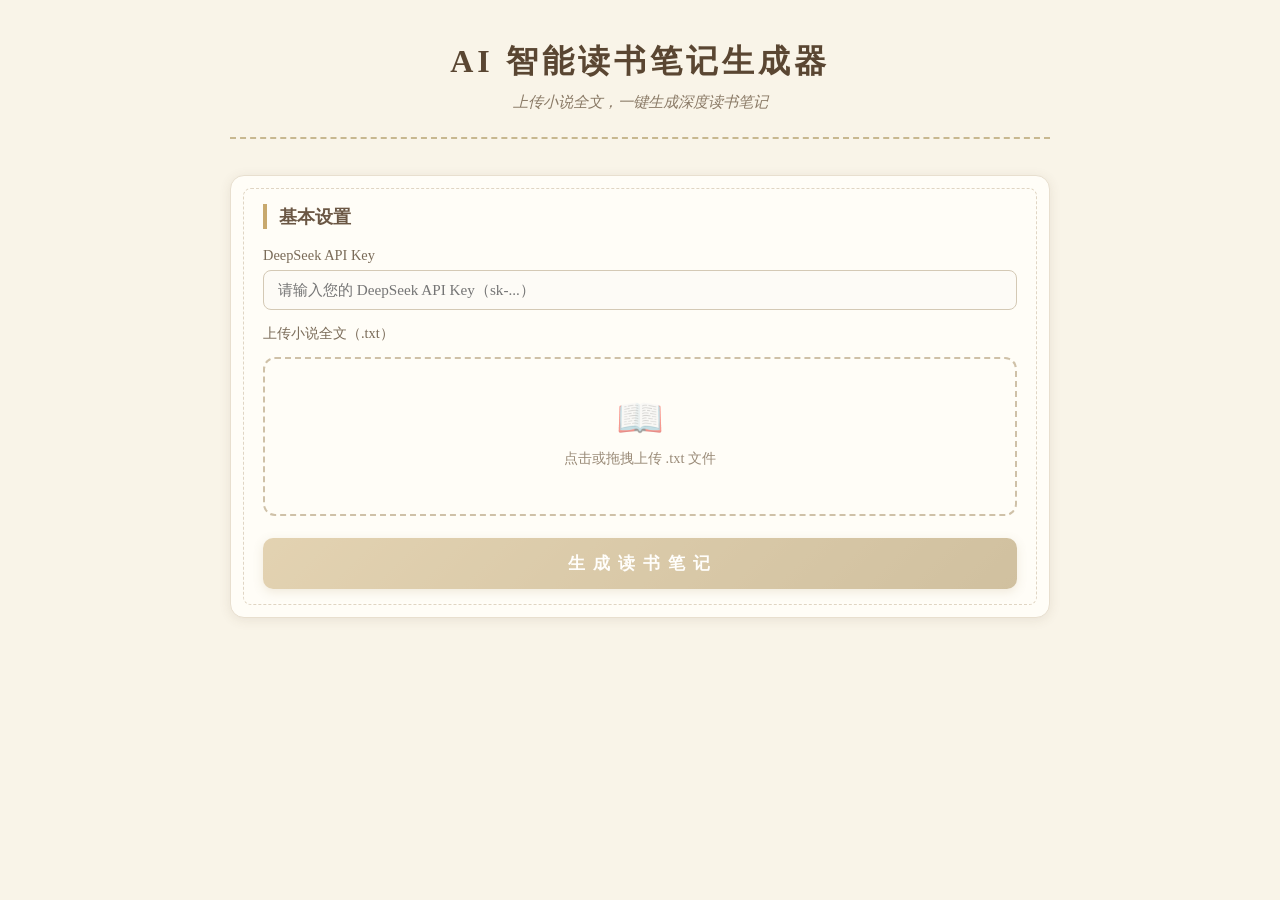
==== ai-reading-notes.html @ b3e6e868 "Add AI reading notes generator HTML page Single-file HTML app that uploads a .txt novel, chunks it i" ====
<!DOCTYPE html>
<html lang="zh-CN">
<head>
<meta charset="UTF-8">
<meta name="viewport" content="width=device-width, initial-scale=1.0">
<title>AI 智能读书笔记生成器</title>
<style>
  /* ========== 全局样式：复古手账风格 ========== */
  * { margin: 0; padding: 0; box-sizing: border-box; }

  body {
    background-color: #f9f4e8;
    font-family: Georgia, 'Noto Serif SC', 'Source Han Serif CN', serif;
    color: #3e3529;
    min-height: 100vh;
  }

  .container {
    max-width: 860px;
    margin: 0 auto;
    padding: 40px 20px 80px;
  }

  /* ========== 标题区 ========== */
  header {
    text-align: center;
    margin-bottom: 36px;
    padding-bottom: 24px;
    border-bottom: 2px dashed #c8b890;
  }

  header h1 {
    font-size: 2rem;
    letter-spacing: 4px;
    color: #5a4632;
    margin-bottom: 8px;
  }

  header p {
    font-size: 0.95rem;
    color: #8a7a66;
    font-style: italic;
  }

  /* ========== 输入区卡片 ========== */
  .card {
    background: #fffdf7;
    border-radius: 14px;
    box-shadow: 0 2px 12px rgba(90, 70, 50, 0.10);
    padding: 28px 32px;
    margin-bottom: 24px;
    border: 1px solid #e8dfcf;
    position: relative;
  }

  .card::before {
    content: '';
    position: absolute;
    top: 12px;
    left: 12px;
    right: 12px;
    bottom: 12px;
    border: 1px dashed #e0d5c3;
    border-radius: 8px;
    pointer-events: none;
  }

  .card h2 {
    font-size: 1.15rem;
    color: #6b5744;
    margin-bottom: 18px;
    padding-left: 12px;
    border-left: 4px solid #c8a96e;
  }

  /* ========== 表单元素 ========== */
  label {
    display: block;
    font-size: 0.9rem;
    color: #7a6b58;
    margin-bottom: 6px;
    margin-top: 14px;
  }

  label:first-of-type { margin-top: 0; }

  input[type="password"],
  input[type="text"] {
    width: 100%;
    padding: 10px 14px;
    border: 1px solid #d4c9b5;
    border-radius: 8px;
    background: #fdfbf6;
    font-family: inherit;
    font-size: 0.95rem;
    color: #3e3529;
    outline: none;
    transition: border-color 0.2s;
  }

  input:focus { border-color: #c8a96e; }

  /* ========== 文件上传区 ========== */
  .upload-zone {
    margin-top: 14px;
    border: 2px dashed #cfc1a8;
    border-radius: 12px;
    padding: 36px 20px;
    text-align: center;
    cursor: pointer;
    transition: background 0.2s, border-color 0.2s;
    position: relative;
  }

  .upload-zone:hover,
  .upload-zone.dragover {
    background: #f5eedf;
    border-color: #c8a96e;
  }

  .upload-zone .icon {
    font-size: 2.4rem;
    margin-bottom: 8px;
    display: block;
    opacity: 0.55;
  }

  .upload-zone .hint {
    font-size: 0.9rem;
    color: #9a8b78;
  }

  .upload-zone .file-name {
    margin-top: 10px;
    font-size: 0.92rem;
    color: #6b5744;
    font-weight: bold;
    word-break: break-all;
  }

  .upload-zone input[type="file"] {
    position: absolute;
    inset: 0;
    opacity: 0;
    cursor: pointer;
  }

  /* ========== 按钮 ========== */
  .btn {
    display: block;
    width: 100%;
    padding: 14px;
    margin-top: 22px;
    border: none;
    border-radius: 10px;
    font-family: inherit;
    font-size: 1.05rem;
    font-weight: bold;
    letter-spacing: 2px;
    cursor: pointer;
    transition: background 0.2s, transform 0.1s;
  }

  .btn-primary {
    background: linear-gradient(135deg, #c8a96e, #a3854a);
    color: #fff;
    box-shadow: 0 3px 10px rgba(163, 133, 74, 0.3);
  }

  .btn-primary:hover:not(:disabled) {
    background: linear-gradient(135deg, #b89a5e, #8f7340);
    transform: translateY(-1px);
  }

  .btn-primary:disabled {
    opacity: 0.5;
    cursor: not-allowed;
  }

  /* ========== 进度条 ========== */
  .progress-section {
    display: none;
    margin-top: 24px;
  }

  .progress-section.active { display: block; }

  .progress-bar-wrap {
    background: #ece4d4;
    border-radius: 20px;
    height: 22px;
    overflow: hidden;
    position: relative;
  }

  .progress-bar-fill {
    height: 100%;
    width: 0%;
    background: linear-gradient(90deg, #c8a96e, #d4b87a, #c8a96e);
    background-size: 200% 100%;
    animation: shimmer 1.5s ease infinite;
    border-radius: 20px;
    transition: width 0.4s ease;
  }

  @keyframes shimmer {
    0% { background-position: 200% 0; }
    100% { background-position: -200% 0; }
  }

  .progress-text {
    text-align: center;
    font-size: 0.88rem;
    color: #8a7a66;
    margin-top: 10px;
    min-height: 1.4em;
  }

  .progress-percent {
    text-align: center;
    font-size: 0.82rem;
    color: #a0927f;
    margin-top: 4px;
  }

  /* ========== 报告区域 ========== */
  .report-section { display: none; }
  .report-section.active { display: block; }

  .report-section > h2 {
    text-align: center;
    font-size: 1.5rem;
    color: #5a4632;
    margin: 40px 0 24px;
    letter-spacing: 3px;
  }

  .report-section > h2::before,
  .report-section > h2::after {
    content: ' ✦ ';
    font-size: 0.8rem;
    vertical-align: middle;
    color: #c8a96e;
  }

  /* ========== 模块卡片 ========== */
  .module-card {
    background: #fffdf7;
    border-radius: 14px;
    box-shadow: 0 2px 12px rgba(90, 70, 50, 0.10);
    padding: 26px 30px;
    margin-bottom: 22px;
    border: 1px solid #e8dfcf;
  }

  .module-card h3 {
    font-size: 1.1rem;
    color: #6b5744;
    margin-bottom: 16px;
    padding-bottom: 10px;
    border-bottom: 1px dashed #ddd3c2;
    display: flex;
    align-items: center;
    gap: 8px;
  }

  .module-card h3 .badge {
    display: inline-block;
    background: #c8a96e;
    color: #fff;
    font-size: 0.72rem;
    padding: 2px 10px;
    border-radius: 20px;
    font-weight: normal;
    letter-spacing: 1px;
  }

  .module-card .content {
    font-size: 0.95rem;
    line-height: 1.85;
    color: #4a3f33;
    white-space: pre-wrap;
    word-break: break-word;
  }

  /* ---- 人物图谱表格 ---- */
  .char-table {
    width: 100%;
    border-collapse: collapse;
    margin-bottom: 14px;
  }

  .char-table th,
  .char-table td {
    text-align: left;
    padding: 8px 12px;
    border-bottom: 1px solid #e8dfcf;
    font-size: 0.92rem;
  }

  .char-table th {
    color: #8a7a66;
    font-weight: normal;
    font-size: 0.82rem;
    letter-spacing: 1px;
  }

  /* ---- 语录 ---- */
  .quote-item {
    padding: 14px 18px;
    margin-bottom: 10px;
    background: #f9f4e8;
    border-radius: 8px;
    border-left: 3px solid #c8a96e;
    font-style: italic;
    font-size: 0.93rem;
    line-height: 1.75;
  }

  .quote-item .source {
    display: block;
    text-align: right;
    font-style: normal;
    font-size: 0.8rem;
    color: #a0927f;
    margin-top: 6px;
  }

  /* ---- 标签 ---- */
  .tags-wrap {
    display: flex;
    flex-wrap: wrap;
    gap: 10px;
  }

  .tag {
    display: inline-block;
    padding: 6px 16px;
    background: #f0e8d6;
    color: #6b5744;
    border-radius: 20px;
    font-size: 0.88rem;
    border: 1px solid #ddd3c2;
  }

  /* ---- 洞见维度 ---- */
  .insight-block {
    margin-bottom: 16px;
  }

  .insight-block:last-child { margin-bottom: 0; }

  .insight-block h4 {
    font-size: 0.95rem;
    color: #8a6e4a;
    margin-bottom: 6px;
  }

  .insight-block p {
    font-size: 0.93rem;
    line-height: 1.8;
    color: #4a3f33;
  }

  /* ---- 情节阶段 ---- */
  .plot-stage {
    display: flex;
    gap: 14px;
    margin-bottom: 12px;
    align-items: flex-start;
  }

  .plot-stage:last-child { margin-bottom: 0; }

  .plot-stage .stage-label {
    flex-shrink: 0;
    width: 52px;
    height: 52px;
    border-radius: 50%;
    background: linear-gradient(135deg, #c8a96e, #a3854a);
    color: #fff;
    display: flex;
    align-items: center;
    justify-content: center;
    font-size: 0.78rem;
    font-weight: bold;
    letter-spacing: 1px;
  }

  .plot-stage .stage-text {
    font-size: 0.93rem;
    line-height: 1.75;
    color: #4a3f33;
    padding-top: 12px;
  }

  /* ========== 错误提示 ========== */
  .error-msg {
    color: #b44;
    background: #fff0f0;
    border: 1px solid #e8c0c0;
    border-radius: 8px;
    padding: 12px 16px;
    margin-top: 14px;
    font-size: 0.9rem;
    display: none;
  }

  .error-msg.active { display: block; }

  /* ========== 响应式 ========== */
  @media (max-width: 600px) {
    .container { padding: 20px 12px 60px; }
    .card { padding: 20px 18px; }
    .module-card { padding: 20px 18px; }
    header h1 { font-size: 1.5rem; }
  }
</style>
</head>
<body>
<div class="container">

  <!-- ===== 标题 ===== -->
  <header>
    <h1>AI 智能读书笔记生成器</h1>
    <p>上传小说全文，一键生成深度读书笔记</p>
  </header>

  <!-- ===== 设置区 ===== -->
  <div class="card">
    <h2>基本设置</h2>
    <label for="apiKey">DeepSeek API Key</label>
    <input type="password" id="apiKey" placeholder="请输入您的 DeepSeek API Key（sk-...）">
    <label>上传小说全文（.txt）</label>
    <div class="upload-zone" id="uploadZone">
      <span class="icon">📖</span>
      <span class="hint">点击或拖拽上传 .txt 文件</span>
      <div class="file-name" id="fileName"></div>
      <input type="file" id="fileInput" accept=".txt">
    </div>
    <button class="btn btn-primary" id="startBtn" disabled>生 成 读 书 笔 记</button>
    <div class="error-msg" id="errorMsg"></div>
  </div>

  <!-- ===== 进度区 ===== -->
  <div class="progress-section" id="progressSection">
    <div class="card">
      <h2>生成进度</h2>
      <div class="progress-bar-wrap">
        <div class="progress-bar-fill" id="progressFill"></div>
      </div>
      <div class="progress-text" id="progressText">准备中...</div>
      <div class="progress-percent" id="progressPercent">0%</div>
    </div>
  </div>

  <!-- ===== 报告区 ===== -->
  <div class="report-section" id="reportSection">
    <h2>读 书 笔 记</h2>

    <!-- 模块1：全书概览 -->
    <div class="module-card">
      <h3><span class="badge">壹</span> 全书概览</h3>
      <div class="content" id="mod-overview"></div>
    </div>

    <!-- 模块2：情节脉络 -->
    <div class="module-card">
      <h3><span class="badge">贰</span> 情节脉络</h3>
      <div class="content" id="mod-plot"></div>
    </div>

    <!-- 模块3：人物图谱 -->
    <div class="module-card">
      <h3><span class="badge">叁</span> 人物图谱</h3>
      <div class="content" id="mod-characters"></div>
    </div>

    <!-- 模块4：经典语录 -->
    <div class="module-card">
      <h3><span class="badge">肆</span> 经典语录</h3>
      <div class="content" id="mod-quotes"></div>
    </div>

    <!-- 模块5：深度洞见 -->
    <div class="module-card">
      <h3><span class="badge">伍</span> 深度洞见</h3>
      <div class="content" id="mod-insights"></div>
    </div>

    <!-- 模块6：读者标签 -->
    <div class="module-card">
      <h3><span class="badge">陆</span> 读者标签</h3>
      <div class="content" id="mod-tags"></div>
    </div>
  </div>

</div>

<script>
// ===========================================================================
//  全局变量
// ===========================================================================
let uploadedText = '';        // 用户上传的原文
let abortController = null;   // 用于取消请求

const $ = id => document.getElementById(id);

// ===========================================================================
//  DOM 引用
// ===========================================================================
const apiKeyInput   = $('apiKey');
const fileInput     = $('fileInput');
const uploadZone    = $('uploadZone');
const fileNameEl    = $('fileName');
const startBtn      = $('startBtn');
const errorMsg      = $('errorMsg');
const progressSection = $('progressSection');
const progressFill  = $('progressFill');
const progressText  = $('progressText');
const progressPercent = $('progressPercent');
const reportSection = $('reportSection');

// ===========================================================================
//  文件上传处理
// ===========================================================================
fileInput.addEventListener('change', handleFile);

// 拖拽效果
uploadZone.addEventListener('dragover', e => {
  e.preventDefault();
  uploadZone.classList.add('dragover');
});
uploadZone.addEventListener('dragleave', () => {
  uploadZone.classList.remove('dragover');
});
uploadZone.addEventListener('drop', e => {
  e.preventDefault();
  uploadZone.classList.remove('dragover');
  if (e.dataTransfer.files.length) {
    fileInput.files = e.dataTransfer.files;
    handleFile();
  }
});

function handleFile() {
  const file = fileInput.files[0];
  if (!file) return;
  if (!file.name.endsWith('.txt')) {
    showError('请上传 .txt 格式的文本文件');
    return;
  }
  hideError();
  const reader = new FileReader();
  reader.onload = e => {
    uploadedText = e.target.result;
    fileNameEl.textContent = `${file.name}（${(uploadedText.length / 10000).toFixed(1)} 万字）`;
    checkReady();
  };
  reader.readAsText(file, 'UTF-8');
}

function checkReady() {
  startBtn.disabled = !(apiKeyInput.value.trim() && uploadedText);
}

apiKeyInput.addEventListener('input', checkReady);

// ===========================================================================
//  错误显示
// ===========================================================================
function showError(msg) {
  errorMsg.textContent = msg;
  errorMsg.classList.add('active');
}
function hideError() {
  errorMsg.classList.remove('active');
}

// ===========================================================================
//  进度条控制
// ===========================================================================
function setProgress(percent, text) {
  progressFill.style.width = percent + '%';
  progressPercent.textContent = percent + '%';
  if (text) progressText.textContent = text;
}

// ===========================================================================
//  ★ 核心：智能语义分块函数
//  -----------------------------------------------------------------
//  分块依据：以双换行符 \n\n 拆分段落为最小单位。
//  累加规则：逐段累加，直到总字数接近 5000 字（允许 ±300 字浮动）。
//  强制断句边界：切割点绝不能卡在句子中间，必须以中文标点（。！？…）
//  或英文句号（.）作为该块的强制结束符。
//  宁可让该块多几十个字，也要保证每一块都以完整句子结尾。
// ===========================================================================
function smartChunk(text) {
  // 目标块大小和浮动范围
  const TARGET_SIZE = 5000;
  const TOLERANCE   = 300;
  const MIN_SIZE    = TARGET_SIZE - TOLERANCE; // 4700
  const MAX_SIZE    = TARGET_SIZE + TOLERANCE; // 5300

  // 句末标点正则：中文句号、感叹号、问号、省略号，以及英文句号
  const SENTENCE_END = /[。！？…\.]/;

  // 按双换行拆分段落（过滤空段落）
  const paragraphs = text.split(/\n\n+/).filter(p => p.trim().length > 0);

  const chunks = [];
  let currentChunk = '';

  for (let i = 0; i < paragraphs.length; i++) {
    const para = paragraphs[i].trim();

    // 如果当前块加上这一段还没超过上限，直接累加
    if (currentChunk.length + para.length + 1 <= MAX_SIZE) {
      currentChunk += (currentChunk ? '\n\n' : '') + para;
      continue;
    }

    // 如果当前块已经达到最小阈值，先把当前块做断句处理并保存
    if (currentChunk.length >= MIN_SIZE) {
      chunks.push(ensureSentenceEnd(currentChunk));
      currentChunk = para;
      continue;
    }

    // 当前块不够最小阈值，但加上本段会超过上限
    // 尝试把本段部分文字追加进来，并在句末处截断
    currentChunk += (currentChunk ? '\n\n' : '') + para;
    // 向后扫描找到一个合适的句末断点
    const cutPoint = findSentenceBreak(currentChunk, MIN_SIZE, currentChunk.length);
    chunks.push(currentChunk.substring(0, cutPoint + 1));
    const remainder = currentChunk.substring(cutPoint + 1).trim();
    currentChunk = remainder;
  }

  // 处理最后剩余的文本
  if (currentChunk.trim().length > 0) {
    // 如果最后一块太短（少于500字），合并到前一块
    if (chunks.length > 0 && currentChunk.length < 500) {
      chunks[chunks.length - 1] += '\n\n' + currentChunk.trim();
    } else {
      chunks.push(currentChunk.trim());
    }
  }

  return chunks;
}

/**
 * 确保文本以完整句子结尾。
 * 从文本末尾向前搜索句末标点，如果最后一个字符本身就是标点则直接返回。
 * 否则截断到最近的句末标点位置。
 */
function ensureSentenceEnd(text) {
  if (!text) return text;
  const lastChar = text[text.length - 1];
  if (/[。！？…\.]/.test(lastChar)) return text;

  // 从末尾向前查找最近的句末标点
  for (let i = text.length - 1; i >= 0; i--) {
    if (/[。！？…\.]/.test(text[i])) {
      return text.substring(0, i + 1);
    }
  }
  // 如果整段都没有句末标点，原样返回
  return text;
}

/**
 * 在 text 中从 startPos 到 endPos 范围内寻找最后一个句末标点的位置。
 * 用于在目标范围内找到最佳分割点。
 */
function findSentenceBreak(text, startPos, endPos) {
  // 从 endPos 向前找句末标点
  for (let i = endPos - 1; i >= startPos; i--) {
    if (/[。！？…\.]/.test(text[i])) {
      return i;
    }
  }
  // 没找到的话，扩大范围从 startPos 向前找
  for (let i = startPos - 1; i >= 0; i--) {
    if (/[。！？…\.]/.test(text[i])) {
      return i;
    }
  }
  // 实在找不到，返回 endPos
  return endPos - 1;
}

// ===========================================================================
//  ★ DeepSeek API 调用封装
//  -----------------------------------------------------------------
//  使用 DeepSeek Chat Completions API（兼容 OpenAI 格式）
//  默认模型：deepseek-chat
// ===========================================================================
async function callDeepSeek(apiKey, messages, maxTokens = 4096) {
  const response = await fetch('https://api.deepseek.com/chat/completions', {
    method: 'POST',
    headers: {
      'Content-Type': 'application/json',
      'Authorization': `Bearer ${apiKey}`
    },
    body: JSON.stringify({
      model: 'deepseek-chat',
      messages: messages,
      max_tokens: maxTokens,
      temperature: 0.7
    }),
    signal: abortController?.signal
  });

  if (!response.ok) {
    const errBody = await response.text();
    if (response.status === 401) throw new Error('API Key 无效，请检查后重试');
    if (response.status === 429) throw new Error('请求频率过高，请稍后再试');
    throw new Error(`API 请求失败 (${response.status}): ${errBody}`);
  }

  const data = await response.json();
  return data.choices[0].message.content;
}

// ===========================================================================
//  ★ 主流程：生成读书笔记
//  -----------------------------------------------------------------
//  步骤：
//    1. 对全文进行智能分块
//    2. 逐块调用 AI 提取摘要
//    3. 汇总所有摘要，生成六大模块报告
// ===========================================================================
startBtn.addEventListener('click', async () => {
  const apiKey = apiKeyInput.value.trim();
  if (!apiKey) { showError('请输入 DeepSeek API Key'); return; }
  if (!uploadedText) { showError('请先上传 .txt 文件'); return; }

  hideError();
  startBtn.disabled = true;
  reportSection.classList.remove('active');
  progressSection.classList.add('active');
  setProgress(0, '正在分析文本结构...');

  abortController = new AbortController();

  try {
    // ========== 第1步：智能分块 ==========
    setProgress(5, '正在对全文进行智能分块...');
    const chunks = smartChunk(uploadedText);
    const totalChunks = chunks.length;
    setProgress(10, `全文已分为 ${totalChunks} 个语义块，开始逐块分析...`);

    // ========== 第2步：逐块提取摘要 ==========
    const summaries = [];
    for (let i = 0; i < totalChunks; i++) {
      const chunkIndex = i + 1;
      // 进度映射：10% ~ 60% 给逐块摘要
      const chunkProgress = Math.round(10 + (i / totalChunks) * 50);
      setProgress(chunkProgress, `正在分析第 ${chunkIndex}/${totalChunks} 个文本块...`);

      const prompt = `你是一位专业的文学分析助手。以下是一本小说中的第 ${chunkIndex}/${totalChunks} 段内容。
请提取以下要点，用精炼的中文回答：
1. 本段的主要情节概述（100字左右）
2. 出现的主要人物及其行为
3. 值得关注的精彩语句（如有，请原文摘录）
4. 本段体现的主题或情感基调

原文内容：
${chunks[i]}`;

      const summary = await callDeepSeek(apiKey, [
        { role: 'system', content: '你是一位资深文学评论家和读书笔记专家。请用简洁、精炼的中文回答。' },
        { role: 'user', content: prompt }
      ]);

      summaries.push(`【第${chunkIndex}块摘要】\n${summary}`);
    }

    // ========== 第3步：汇总生成六大模块 ==========
    setProgress(62, '所有文本块分析完毕，正在生成全书概览...');

    // 将所有摘要合并为总纲要
    const allSummaries = summaries.join('\n\n---\n\n');

    // ----- 模块1：全书概览 -----
    setProgress(65, '正在生成全书概览...');
    const overviewResult = await callDeepSeek(apiKey, [
      { role: 'system', content: '你是一位资深文学评论家。' },
      { role: 'user', content: `以下是一本小说各部分的摘要。请生成"全书概览"：
1. 一句话总结全书内容
2. 核心主旨

总字数控制在100字以内，直接输出内容，不要加标题。

各部分摘要：
${allSummaries}` }
    ]);
    $('mod-overview').textContent = overviewResult;

    // ----- 模块2：情节脉络 -----
    setProgress(72, '正在梳理情节脉络...');
    const plotResult = await callDeepSeek(apiKey, [
      { role: 'system', content: '你是一位资深文学评论家。请严格按照指定JSON格式回复。' },
      { role: 'user', content: `以下是一本小说各部分的摘要。请按"开端-发展-高潮-结局"四个阶段梳理情节脉络，每阶段约50字。

请严格按以下JSON格式返回（不要加其他文字）：
{"开端":"...","发展":"...","高潮":"...","结局":"..."}

各部分摘要：
${allSummaries}` }
    ]);
    renderPlot(plotResult);

    // ----- 模块3：人物图谱 -----
    setProgress(79, '正在分析人物关系...');
    const charResult = await callDeepSeek(apiKey, [
      { role: 'system', content: '你是一位资深文学评论家。请严格按照指定JSON格式回复。' },
      { role: 'user', content: `以下是一本小说各部分的摘要。请列出前5个主要人物，每人附一句性格标签，并在最后用一段文字描述人物之间的关系网。

请严格按以下JSON格式返回（不要加其他文字）：
{"characters":[{"name":"姓名","trait":"性格标签"}],"relations":"人物关系描述..."}

各部分摘要：
${allSummaries}` }
    ]);
    renderCharacters(charResult);

    // ----- 模块4：经典语录 -----
    setProgress(85, '正在摘录经典语录...');
    const quoteResult = await callDeepSeek(apiKey, [
      { role: 'system', content: '你是一位资深文学评论家。请严格按照指定JSON格式回复。' },
      { role: 'user', content: `以下是一本小说各部分的摘要（其中可能包含原文摘录）。请挑选全书最精彩的5句话，附带大致出处位置。

请严格按以下JSON格式返回（不要加其他文字）：
[{"quote":"原句","source":"出处（如：前半部分 / 中段 / 结尾等）"}]

各部分摘要：
${allSummaries}` }
    ]);
    renderQuotes(quoteResult);

    // ----- 模块5：深度洞见 -----
    setProgress(91, '正在撰写深度洞见...');
    const insightResult = await callDeepSeek(apiKey, [
      { role: 'system', content: '你是一位资深文学评论家。请严格按照指定JSON格式回复。' },
      { role: 'user', content: `以下是一本小说各部分的摘要。请从以下三个维度各写一段点评（每段80-120字）：
1. 写作手法
2. 社会隐喻
3. 情感共鸣

请严格按以下JSON格式返回（不要加其他文字）：
{"writing":"...","metaphor":"...","emotion":"..."}

各部分摘要：
${allSummaries}` }
    ]);
    renderInsights(insightResult);

    // ----- 模块6：读者标签 -----
    setProgress(96, '正在生成读者标签...');
    const tagResult = await callDeepSeek(apiKey, [
      { role: 'system', content: '你是一位资深文学评论家。请严格按照指定JSON格式回复。' },
      { role: 'user', content: `以下是一本小说各部分的摘要。请为本书自动生成10个关键词标签，每个标签2-4个字。

请严格按以下JSON格式返回（不要加其他文字）：
["标签1","标签2","标签3","标签4","标签5","标签6","标签7","标签8","标签9","标签10"]

各部分摘要：
${allSummaries}` }
    ]);
    renderTags(tagResult);

    // ========== 完成 ==========
    setProgress(100, '读书笔记生成完毕！');
    reportSection.classList.add('active');

    // 滚动到报告区域
    setTimeout(() => {
      reportSection.scrollIntoView({ behavior: 'smooth', block: 'start' });
    }, 500);

  } catch (err) {
    if (err.name === 'AbortError') {
      setProgress(0, '已取消');
    } else {
      showError('生成失败：' + err.message);
      setProgress(0, '生成失败');
    }
  } finally {
    startBtn.disabled = false;
    abortController = null;
  }
});

// ===========================================================================
//  渲染函数：将 AI 返回的 JSON 文本解析并渲染到对应模块
// ===========================================================================

/**
 * 从AI回复中提取JSON内容（兼容 markdown 代码块包裹的情况）
 */
function extractJSON(text) {
  // 尝试去掉可能的 markdown 代码块标记
  let cleaned = text.trim();
  cleaned = cleaned.replace(/^```(?:json)?\s*/i, '').replace(/\s*```$/i, '');
  return cleaned;
}

/**
 * 渲染情节脉络（开端-发展-高潮-结局）
 */
function renderPlot(raw) {
  const container = $('mod-plot');
  try {
    const data = JSON.parse(extractJSON(raw));
    const stages = [
      { label: '开端', text: data['开端'] || '' },
      { label: '发展', text: data['发展'] || '' },
      { label: '高潮', text: data['高潮'] || '' },
      { label: '结局', text: data['结局'] || '' }
    ];
    container.innerHTML = stages.map(s => `
      <div class="plot-stage">
        <div class="stage-label">${s.label}</div>
        <div class="stage-text">${escapeHTML(s.text)}</div>
      </div>
    `).join('');
  } catch {
    container.textContent = raw;
  }
}

/**
 * 渲染人物图谱
 */
function renderCharacters(raw) {
  const container = $('mod-characters');
  try {
    const data = JSON.parse(extractJSON(raw));
    let html = '<table class="char-table"><tr><th>人物</th><th>性格标签</th></tr>';
    (data.characters || []).forEach(c => {
      html += `<tr><td>${escapeHTML(c.name)}</td><td>${escapeHTML(c.trait)}</td></tr>`;
    });
    html += '</table>';
    if (data.relations) {
      html += `<p style="margin-top:12px;line-height:1.8;font-size:0.93rem;">${escapeHTML(data.relations)}</p>`;
    }
    container.innerHTML = html;
  } catch {
    container.textContent = raw;
  }
}

/**
 * 渲染经典语录
 */
function renderQuotes(raw) {
  const container = $('mod-quotes');
  try {
    const data = JSON.parse(extractJSON(raw));
    container.innerHTML = data.map(q => `
      <div class="quote-item">
        "${escapeHTML(q.quote)}"
        <span class="source">—— ${escapeHTML(q.source)}</span>
      </div>
    `).join('');
  } catch {
    container.textContent = raw;
  }
}

/**
 * 渲染深度洞见
 */
function renderInsights(raw) {
  const container = $('mod-insights');
  try {
    const data = JSON.parse(extractJSON(raw));
    const dims = [
      { title: '写作手法', text: data.writing || '' },
      { title: '社会隐喻', text: data.metaphor || '' },
      { title: '情感共鸣', text: data.emotion || '' }
    ];
    container.innerHTML = dims.map(d => `
      <div class="insight-block">
        <h4>${d.title}</h4>
        <p>${escapeHTML(d.text)}</p>
      </div>
    `).join('');
  } catch {
    container.textContent = raw;
  }
}

/**
 * 渲染读者标签
 */
function renderTags(raw) {
  const container = $('mod-tags');
  try {
    const data = JSON.parse(extractJSON(raw));
    container.innerHTML = '<div class="tags-wrap">' +
      data.map(t => `<span class="tag">${escapeHTML(t)}</span>`).join('') +
      '</div>';
  } catch {
    container.textContent = raw;
  }
}

/**
 * HTML 转义，防止 XSS
 */
function escapeHTML(str) {
  const div = document.createElement('div');
  div.textContent = str;
  return div.innerHTML;
}
</script>
</body>
</html>
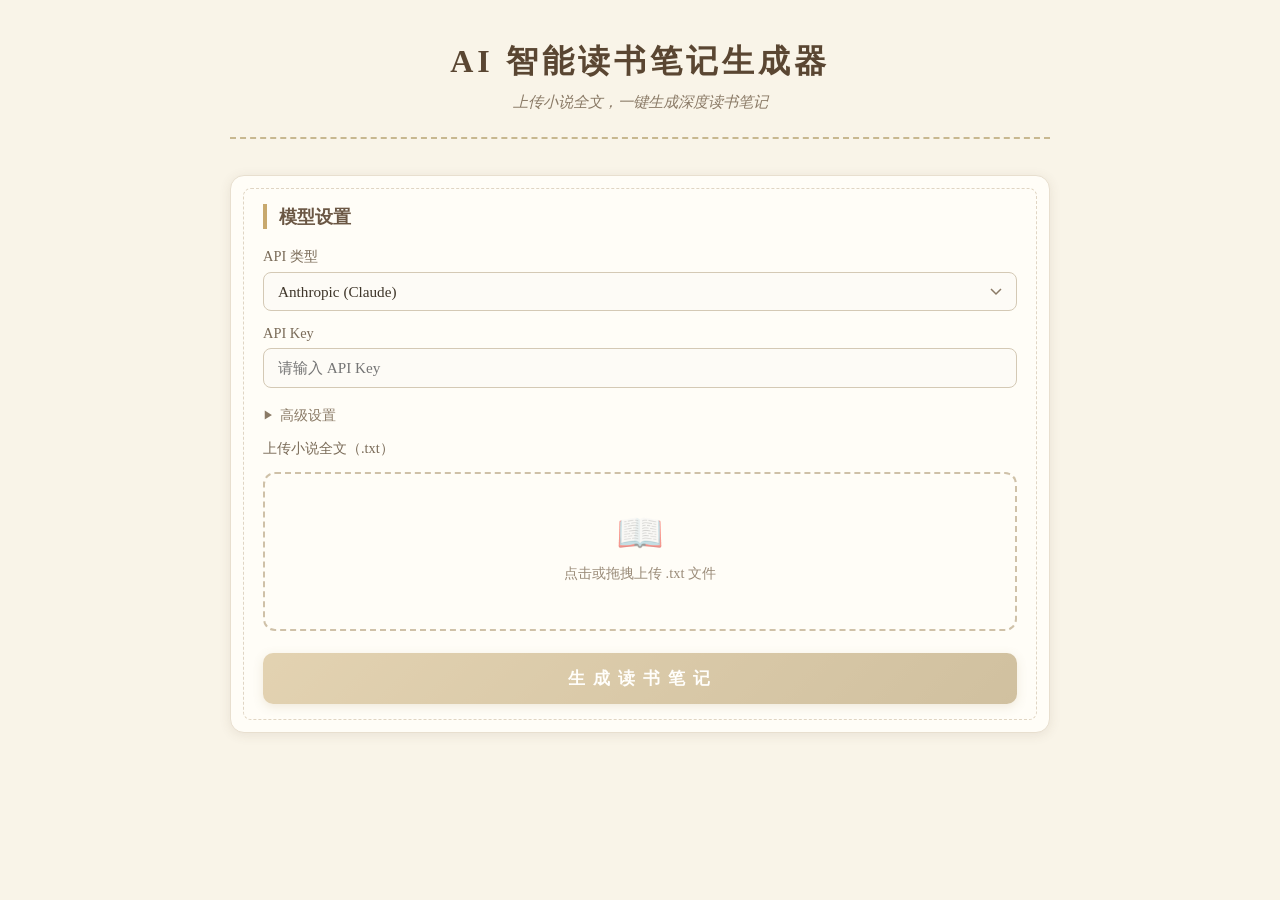
==== commit de4a26a9: "Support Anthropic and OpenAI-compatible APIs with custom config - Add API type selector: Anthropic (" ====
--- a/ai-reading-notes.html
+++ b/ai-reading-notes.html
@@ -85,7 +85,8 @@
   label:first-of-type { margin-top: 0; }
 
   input[type="password"],
-  input[type="text"] {
+  input[type="text"],
+  select {
     width: 100%;
     padding: 10px 14px;
     border: 1px solid #d4c9b5;
@@ -98,7 +99,64 @@
     transition: border-color 0.2s;
   }
 
-  input:focus { border-color: #c8a96e; }
+  input:focus, select:focus { border-color: #c8a96e; }
+
+  select {
+    cursor: pointer;
+    appearance: none;
+    background-image: url("data:image/svg+xml,%3Csvg xmlns='http://www.w3.org/2000/svg' width='12' height='8'%3E%3Cpath d='M1 1l5 5 5-5' stroke='%238a7a66' stroke-width='1.5' fill='none'/%3E%3C/svg%3E");
+    background-repeat: no-repeat;
+    background-position: right 14px center;
+    padding-right: 36px;
+  }
+
+  /* ========== 高级设置折叠区 ========== */
+  .advanced-toggle {
+    display: flex;
+    align-items: center;
+    gap: 6px;
+    margin-top: 18px;
+    cursor: pointer;
+    font-size: 0.88rem;
+    color: #8a7a66;
+    user-select: none;
+    border: none;
+    background: none;
+    font-family: inherit;
+    padding: 0;
+  }
+
+  .advanced-toggle:hover { color: #6b5744; }
+
+  .advanced-toggle .arrow {
+    display: inline-block;
+    transition: transform 0.2s;
+    font-size: 0.7rem;
+  }
+
+  .advanced-toggle.open .arrow { transform: rotate(90deg); }
+
+  .advanced-fields {
+    display: none;
+    margin-top: 4px;
+    padding-top: 4px;
+  }
+
+  .advanced-fields.open { display: block; }
+
+  .field-hint {
+    font-size: 0.78rem;
+    color: #a09080;
+    margin-top: 3px;
+  }
+
+  .row-2 {
+    display: grid;
+    grid-template-columns: 1fr 1fr;
+    gap: 14px;
+  }
+
+  .row-2 > div label:first-of-type { margin-top: 14px; }
 
   /* ========== 文件上传区 ========== */
   .upload-zone {
@@ -414,6 +472,7 @@
     .card { padding: 20px 18px; }
     .module-card { padding: 20px 18px; }
     header h1 { font-size: 1.5rem; }
+    .row-2 { grid-template-columns: 1fr; }
   }
 </style>
 </head>
@@ -428,9 +487,36 @@
 
   <!-- ===== 设置区 ===== -->
   <div class="card">
-    <h2>基本设置</h2>
-    <label for="apiKey">DeepSeek API Key</label>
-    <input type="password" id="apiKey" placeholder="请输入您的 DeepSeek API Key（sk-...）">
+    <h2>模型设置</h2>
+
+    <label for="apiProvider">API 类型</label>
+    <select id="apiProvider">
+      <option value="anthropic">Anthropic (Claude)</option>
+      <option value="openai">OpenAI 兼容 (OpenAI / DeepSeek / 通义等)</option>
+    </select>
+
+    <label for="apiKey">API Key</label>
+    <input type="password" id="apiKey" placeholder="请输入 API Key">
+
+    <!-- 高级设置折叠 -->
+    <button class="advanced-toggle" id="advancedToggle" type="button">
+      <span class="arrow">&#9654;</span> 高级设置
+    </button>
+    <div class="advanced-fields" id="advancedFields">
+      <div class="row-2">
+        <div>
+          <label for="apiEndpoint">API 端点</label>
+          <input type="text" id="apiEndpoint" placeholder="留空使用默认端点">
+          <div class="field-hint" id="endpointHint">默认：https://api.anthropic.com</div>
+        </div>
+        <div>
+          <label for="modelName">模型名称</label>
+          <input type="text" id="modelName" placeholder="留空使用默认模型">
+          <div class="field-hint" id="modelHint">默认：claude-sonnet-4-20250514</div>
+        </div>
+      </div>
+    </div>
+
     <label>上传小说全文（.txt）</label>
     <div class="upload-zone" id="uploadZone">
       <span class="icon">📖</span>
@@ -458,37 +544,31 @@
   <div class="report-section" id="reportSection">
     <h2>读 书 笔 记</h2>
 
-    <!-- 模块1：全书概览 -->
     <div class="module-card">
       <h3><span class="badge">壹</span> 全书概览</h3>
       <div class="content" id="mod-overview"></div>
     </div>
 
-    <!-- 模块2：情节脉络 -->
     <div class="module-card">
       <h3><span class="badge">贰</span> 情节脉络</h3>
       <div class="content" id="mod-plot"></div>
     </div>
 
-    <!-- 模块3：人物图谱 -->
     <div class="module-card">
       <h3><span class="badge">叁</span> 人物图谱</h3>
       <div class="content" id="mod-characters"></div>
     </div>
 
-    <!-- 模块4：经典语录 -->
     <div class="module-card">
       <h3><span class="badge">肆</span> 经典语录</h3>
       <div class="content" id="mod-quotes"></div>
     </div>
 
-    <!-- 模块5：深度洞见 -->
     <div class="module-card">
       <h3><span class="badge">伍</span> 深度洞见</h3>
       <div class="content" id="mod-insights"></div>
     </div>
 
-    <!-- 模块6：读者标签 -->
     <div class="module-card">
       <h3><span class="badge">陆</span> 读者标签</h3>
       <div class="content" id="mod-tags"></div>
@@ -499,34 +579,137 @@
 
 <script>
 // ===========================================================================
+//  各 API 类型的默认端点和模型名称
+// ===========================================================================
+const PROVIDER_DEFAULTS = {
+  anthropic: {
+    endpoint: 'https://api.anthropic.com',
+    model: 'claude-sonnet-4-20250514',
+    endpointLabel: '默认：https://api.anthropic.com',
+    modelLabel: '默认：claude-sonnet-4-20250514',
+    keyPlaceholder: '请输入 Anthropic API Key（sk-ant-...）'
+  },
+  openai: {
+    endpoint: 'https://api.openai.com/v1',
+    model: 'gpt-4o',
+    endpointLabel: '默认：https://api.openai.com/v1',
+    modelLabel: '默认：gpt-4o',
+    keyPlaceholder: '请输入 API Key（sk-...）'
+  }
+};
+
+// ===========================================================================
 //  全局变量
 // ===========================================================================
-let uploadedText = '';        // 用户上传的原文
-let abortController = null;   // 用于取消请求
+let uploadedText = '';
+let abortController = null;
 
 const $ = id => document.getElementById(id);
 
 // ===========================================================================
 //  DOM 引用
 // ===========================================================================
-const apiKeyInput   = $('apiKey');
-const fileInput     = $('fileInput');
-const uploadZone    = $('uploadZone');
-const fileNameEl    = $('fileName');
-const startBtn      = $('startBtn');
-const errorMsg      = $('errorMsg');
+const apiProviderSel = $('apiProvider');
+const apiKeyInput    = $('apiKey');
+const apiEndpointInput = $('apiEndpoint');
+const modelNameInput = $('modelName');
+const endpointHint   = $('endpointHint');
+const modelHint      = $('modelHint');
+const advancedToggle = $('advancedToggle');
+const advancedFields = $('advancedFields');
+const fileInput      = $('fileInput');
+const uploadZone     = $('uploadZone');
+const fileNameEl     = $('fileName');
+const startBtn       = $('startBtn');
+const errorMsg       = $('errorMsg');
 const progressSection = $('progressSection');
-const progressFill  = $('progressFill');
-const progressText  = $('progressText');
+const progressFill   = $('progressFill');
+const progressText   = $('progressText');
 const progressPercent = $('progressPercent');
-const reportSection = $('reportSection');
+const reportSection  = $('reportSection');
+
+// ===========================================================================
+//  localStorage 缓存键名
+// ===========================================================================
+const STORAGE_KEY = 'ai_reading_notes_config';
+
+// 从 localStorage 恢复用户上一次的配置
+function loadConfig() {
+  try {
+    const saved = JSON.parse(localStorage.getItem(STORAGE_KEY));
+    if (!saved) return;
+    if (saved.provider) apiProviderSel.value = saved.provider;
+    if (saved.apiKey) apiKeyInput.value = saved.apiKey;
+    if (saved.endpoint) apiEndpointInput.value = saved.endpoint;
+    if (saved.model) modelNameInput.value = saved.model;
+    // 如果有高级设置内容，自动展开
+    if (saved.endpoint || saved.model) {
+      advancedToggle.classList.add('open');
+      advancedFields.classList.add('open');
+    }
+    updateProviderUI();
+  } catch {}
+}
+
+// 保存当前配置到 localStorage
+function saveConfig() {
+  const config = {
+    provider: apiProviderSel.value,
+    apiKey: apiKeyInput.value.trim(),
+    endpoint: apiEndpointInput.value.trim(),
+    model: modelNameInput.value.trim()
+  };
+  localStorage.setItem(STORAGE_KEY, JSON.stringify(config));
+}
+
+// ===========================================================================
+//  API 类型切换 → 更新提示信息
+// ===========================================================================
+function updateProviderUI() {
+  const defaults = PROVIDER_DEFAULTS[apiProviderSel.value];
+  endpointHint.textContent = defaults.endpointLabel;
+  modelHint.textContent = defaults.modelLabel;
+  apiKeyInput.placeholder = defaults.keyPlaceholder;
+  apiEndpointInput.placeholder = '留空使用默认端点';
+  modelNameInput.placeholder = '留空使用默认模型';
+}
+
+apiProviderSel.addEventListener('change', () => {
+  updateProviderUI();
+  saveConfig();
+  checkReady();
+});
+
+// 高级设置折叠
+advancedToggle.addEventListener('click', () => {
+  advancedToggle.classList.toggle('open');
+  advancedFields.classList.toggle('open');
+});
+
+// 输入变化时自动保存
+apiKeyInput.addEventListener('input', () => { saveConfig(); checkReady(); });
+apiEndpointInput.addEventListener('input', saveConfig);
+modelNameInput.addEventListener('input', saveConfig);
+
+// ===========================================================================
+//  获取当前生效的配置
+// ===========================================================================
+function getActiveConfig() {
+  const provider = apiProviderSel.value;
+  const defaults = PROVIDER_DEFAULTS[provider];
+  return {
+    provider,
+    apiKey: apiKeyInput.value.trim(),
+    endpoint: apiEndpointInput.value.trim() || defaults.endpoint,
+    model: modelNameInput.value.trim() || defaults.model
+  };
+}
 
 // ===========================================================================
 //  文件上传处理
 // ===========================================================================
 fileInput.addEventListener('change', handleFile);
 
-// 拖拽效果
 uploadZone.addEventListener('dragover', e => {
   e.preventDefault();
   uploadZone.classList.add('dragover');
@@ -564,8 +747,6 @@
   startBtn.disabled = !(apiKeyInput.value.trim() && uploadedText);
 }
 
-apiKeyInput.addEventListener('input', checkReady);
-
 // ===========================================================================
 //  错误显示
 // ===========================================================================
@@ -596,16 +777,11 @@
 //  宁可让该块多几十个字，也要保证每一块都以完整句子结尾。
 // ===========================================================================
 function smartChunk(text) {
-  // 目标块大小和浮动范围
   const TARGET_SIZE = 5000;
   const TOLERANCE   = 300;
-  const MIN_SIZE    = TARGET_SIZE - TOLERANCE; // 4700
-  const MAX_SIZE    = TARGET_SIZE + TOLERANCE; // 5300
-
-  // 句末标点正则：中文句号、感叹号、问号、省略号，以及英文句号
-  const SENTENCE_END = /[。！？…\.]/;
-
-  // 按双换行拆分段落（过滤空段落）
+  const MIN_SIZE    = TARGET_SIZE - TOLERANCE;
+  const MAX_SIZE    = TARGET_SIZE + TOLERANCE;
+
   const paragraphs = text.split(/\n\n+/).filter(p => p.trim().length > 0);
 
   const chunks = [];
@@ -614,32 +790,25 @@
   for (let i = 0; i < paragraphs.length; i++) {
     const para = paragraphs[i].trim();
 
-    // 如果当前块加上这一段还没超过上限，直接累加
     if (currentChunk.length + para.length + 1 <= MAX_SIZE) {
       currentChunk += (currentChunk ? '\n\n' : '') + para;
       continue;
     }
 
-    // 如果当前块已经达到最小阈值，先把当前块做断句处理并保存
     if (currentChunk.length >= MIN_SIZE) {
       chunks.push(ensureSentenceEnd(currentChunk));
       currentChunk = para;
       continue;
     }
 
-    // 当前块不够最小阈值，但加上本段会超过上限
-    // 尝试把本段部分文字追加进来，并在句末处截断
     currentChunk += (currentChunk ? '\n\n' : '') + para;
-    // 向后扫描找到一个合适的句末断点
     const cutPoint = findSentenceBreak(currentChunk, MIN_SIZE, currentChunk.length);
     chunks.push(currentChunk.substring(0, cutPoint + 1));
     const remainder = currentChunk.substring(cutPoint + 1).trim();
     currentChunk = remainder;
   }
 
-  // 处理最后剩余的文本
   if (currentChunk.trim().length > 0) {
-    // 如果最后一块太短（少于500字），合并到前一块
     if (chunks.length > 0 && currentChunk.length < 500) {
       chunks[chunks.length - 1] += '\n\n' + currentChunk.trim();
     } else {
@@ -650,62 +819,100 @@
   return chunks;
 }
 
-/**
- * 确保文本以完整句子结尾。
- * 从文本末尾向前搜索句末标点，如果最后一个字符本身就是标点则直接返回。
- * 否则截断到最近的句末标点位置。
- */
 function ensureSentenceEnd(text) {
   if (!text) return text;
   const lastChar = text[text.length - 1];
   if (/[。！？…\.]/.test(lastChar)) return text;
-
-  // 从末尾向前查找最近的句末标点
   for (let i = text.length - 1; i >= 0; i--) {
-    if (/[。！？…\.]/.test(text[i])) {
-      return text.substring(0, i + 1);
+    if (/[。！？…\.]/.test(text[i])) return text.substring(0, i + 1);
+  }
+  return text;
+}
+
+function findSentenceBreak(text, startPos, endPos) {
+  for (let i = endPos - 1; i >= startPos; i--) {
+    if (/[。！？…\.]/.test(text[i])) return i;
+  }
+  for (let i = startPos - 1; i >= 0; i--) {
+    if (/[。！？…\.]/.test(text[i])) return i;
+  }
+  return endPos - 1;
+}
+
+// ===========================================================================
+//  ★ 统一 API 调用封装
+//  -----------------------------------------------------------------
+//  根据用户选择的 provider 类型，分别调用 Anthropic Messages API
+//  或 OpenAI 兼容的 Chat Completions API。
+//  支持自定义端点和模型名称。
+// ===========================================================================
+async function callAI(config, messages, maxTokens = 4096) {
+  if (config.provider === 'anthropic') {
+    return callAnthropic(config, messages, maxTokens);
+  } else {
+    return callOpenAI(config, messages, maxTokens);
+  }
+}
+
+// ---------- Anthropic Messages API ----------
+async function callAnthropic(config, messages, maxTokens) {
+  // 从 messages 中分离 system 和 user/assistant 消息
+  // Anthropic API 的 system 不在 messages 数组中，而是单独字段
+  let systemPrompt = '';
+  const apiMessages = [];
+  for (const msg of messages) {
+    if (msg.role === 'system') {
+      systemPrompt += (systemPrompt ? '\n' : '') + msg.content;
+    } else {
+      apiMessages.push(msg);
     }
   }
-  // 如果整段都没有句末标点，原样返回
-  return text;
-}
-
-/**
- * 在 text 中从 startPos 到 endPos 范围内寻找最后一个句末标点的位置。
- * 用于在目标范围内找到最佳分割点。
- */
-function findSentenceBreak(text, startPos, endPos) {
-  // 从 endPos 向前找句末标点
-  for (let i = endPos - 1; i >= startPos; i--) {
-    if (/[。！？…\.]/.test(text[i])) {
-      return i;
-    }
-  }
-  // 没找到的话，扩大范围从 startPos 向前找
-  for (let i = startPos - 1; i >= 0; i--) {
-    if (/[。！？…\.]/.test(text[i])) {
-      return i;
-    }
-  }
-  // 实在找不到，返回 endPos
-  return endPos - 1;
-}
-
-// ===========================================================================
-//  ★ DeepSeek API 调用封装
-//  -----------------------------------------------------------------
-//  使用 DeepSeek Chat Completions API（兼容 OpenAI 格式）
-//  默认模型：deepseek-chat
-// ===========================================================================
-async function callDeepSeek(apiKey, messages, maxTokens = 4096) {
-  const response = await fetch('https://api.deepseek.com/chat/completions', {
+
+  const body = {
+    model: config.model,
+    max_tokens: maxTokens,
+    messages: apiMessages,
+    temperature: 0.7
+  };
+  if (systemPrompt) body.system = systemPrompt;
+
+  const endpoint = config.endpoint.replace(/\/+$/, '');
+  const response = await fetch(endpoint + '/v1/messages', {
     method: 'POST',
     headers: {
       'Content-Type': 'application/json',
-      'Authorization': `Bearer ${apiKey}`
+      'x-api-key': config.apiKey,
+      'anthropic-version': '2023-06-01',
+      'anthropic-dangerous-direct-browser-access': 'true'
+    },
+    body: JSON.stringify(body),
+    signal: abortController?.signal
+  });
+
+  if (!response.ok) {
+    const errBody = await response.text();
+    if (response.status === 401) throw new Error('API Key 无效，请检查后重试');
+    if (response.status === 429) throw new Error('请求频率过高，请稍后再试');
+    throw new Error(`Anthropic API 请求失败 (${response.status}): ${errBody}`);
+  }
+
+  const data = await response.json();
+  // Anthropic 返回格式：{ content: [{ type: "text", text: "..." }] }
+  const textBlocks = (data.content || []).filter(b => b.type === 'text');
+  return textBlocks.map(b => b.text).join('');
+}
+
+// ---------- OpenAI 兼容 Chat Completions API ----------
+async function callOpenAI(config, messages, maxTokens) {
+  const endpoint = config.endpoint.replace(/\/+$/, '');
+  const response = await fetch(endpoint + '/chat/completions', {
+    method: 'POST',
+    headers: {
+      'Content-Type': 'application/json',
+      'Authorization': `Bearer ${config.apiKey}`
     },
     body: JSON.stringify({
-      model: 'deepseek-chat',
+      model: config.model,
       messages: messages,
       max_tokens: maxTokens,
       temperature: 0.7
@@ -726,18 +933,14 @@
 
 // ===========================================================================
 //  ★ 主流程：生成读书笔记
-//  -----------------------------------------------------------------
-//  步骤：
-//    1. 对全文进行智能分块
-//    2. 逐块调用 AI 提取摘要
-//    3. 汇总所有摘要，生成六大模块报告
 // ===========================================================================
 startBtn.addEventListener('click', async () => {
-  const apiKey = apiKeyInput.value.trim();
-  if (!apiKey) { showError('请输入 DeepSeek API Key'); return; }
+  const config = getActiveConfig();
+  if (!config.apiKey) { showError('请输入 API Key'); return; }
   if (!uploadedText) { showError('请先上传 .txt 文件'); return; }
 
   hideError();
+  saveConfig();
   startBtn.disabled = true;
   reportSection.classList.remove('active');
   progressSection.classList.add('active');
@@ -756,7 +959,6 @@
     const summaries = [];
     for (let i = 0; i < totalChunks; i++) {
       const chunkIndex = i + 1;
-      // 进度映射：10% ~ 60% 给逐块摘要
       const chunkProgress = Math.round(10 + (i / totalChunks) * 50);
       setProgress(chunkProgress, `正在分析第 ${chunkIndex}/${totalChunks} 个文本块...`);
 
@@ -770,7 +972,7 @@
 原文内容：
 ${chunks[i]}`;
 
-      const summary = await callDeepSeek(apiKey, [
+      const summary = await callAI(config, [
         { role: 'system', content: '你是一位资深文学评论家和读书笔记专家。请用简洁、精炼的中文回答。' },
         { role: 'user', content: prompt }
       ]);
@@ -780,13 +982,11 @@
 
     // ========== 第3步：汇总生成六大模块 ==========
     setProgress(62, '所有文本块分析完毕，正在生成全书概览...');
-
-    // 将所有摘要合并为总纲要
     const allSummaries = summaries.join('\n\n---\n\n');
 
     // ----- 模块1：全书概览 -----
     setProgress(65, '正在生成全书概览...');
-    const overviewResult = await callDeepSeek(apiKey, [
+    const overviewResult = await callAI(config, [
       { role: 'system', content: '你是一位资深文学评论家。' },
       { role: 'user', content: `以下是一本小说各部分的摘要。请生成"全书概览"：
 1. 一句话总结全书内容
@@ -801,7 +1001,7 @@
 
     // ----- 模块2：情节脉络 -----
     setProgress(72, '正在梳理情节脉络...');
-    const plotResult = await callDeepSeek(apiKey, [
+    const plotResult = await callAI(config, [
       { role: 'system', content: '你是一位资深文学评论家。请严格按照指定JSON格式回复。' },
       { role: 'user', content: `以下是一本小说各部分的摘要。请按"开端-发展-高潮-结局"四个阶段梳理情节脉络，每阶段约50字。
 
@@ -815,7 +1015,7 @@
 
     // ----- 模块3：人物图谱 -----
     setProgress(79, '正在分析人物关系...');
-    const charResult = await callDeepSeek(apiKey, [
+    const charResult = await callAI(config, [
       { role: 'system', content: '你是一位资深文学评论家。请严格按照指定JSON格式回复。' },
       { role: 'user', content: `以下是一本小说各部分的摘要。请列出前5个主要人物，每人附一句性格标签，并在最后用一段文字描述人物之间的关系网。
 
@@ -829,7 +1029,7 @@
 
     // ----- 模块4：经典语录 -----
     setProgress(85, '正在摘录经典语录...');
-    const quoteResult = await callDeepSeek(apiKey, [
+    const quoteResult = await callAI(config, [
       { role: 'system', content: '你是一位资深文学评论家。请严格按照指定JSON格式回复。' },
       { role: 'user', content: `以下是一本小说各部分的摘要（其中可能包含原文摘录）。请挑选全书最精彩的5句话，附带大致出处位置。
 
@@ -843,7 +1043,7 @@
 
     // ----- 模块5：深度洞见 -----
     setProgress(91, '正在撰写深度洞见...');
-    const insightResult = await callDeepSeek(apiKey, [
+    const insightResult = await callAI(config, [
       { role: 'system', content: '你是一位资深文学评论家。请严格按照指定JSON格式回复。' },
       { role: 'user', content: `以下是一本小说各部分的摘要。请从以下三个维度各写一段点评（每段80-120字）：
 1. 写作手法
@@ -860,7 +1060,7 @@
 
     // ----- 模块6：读者标签 -----
     setProgress(96, '正在生成读者标签...');
-    const tagResult = await callDeepSeek(apiKey, [
+    const tagResult = await callAI(config, [
       { role: 'system', content: '你是一位资深文学评论家。请严格按照指定JSON格式回复。' },
       { role: 'user', content: `以下是一本小说各部分的摘要。请为本书自动生成10个关键词标签，每个标签2-4个字。
 
@@ -876,7 +1076,6 @@
     setProgress(100, '读书笔记生成完毕！');
     reportSection.classList.add('active');
 
-    // 滚动到报告区域
     setTimeout(() => {
       reportSection.scrollIntoView({ behavior: 'smooth', block: 'start' });
     }, 500);
@@ -895,22 +1094,14 @@
 });
 
 // ===========================================================================
-//  渲染函数：将 AI 返回的 JSON 文本解析并渲染到对应模块
-// ===========================================================================
-
-/**
- * 从AI回复中提取JSON内容（兼容 markdown 代码块包裹的情况）
- */
+//  渲染函数
+// ===========================================================================
 function extractJSON(text) {
-  // 尝试去掉可能的 markdown 代码块标记
   let cleaned = text.trim();
   cleaned = cleaned.replace(/^```(?:json)?\s*/i, '').replace(/\s*```$/i, '');
   return cleaned;
 }
 
-/**
- * 渲染情节脉络（开端-发展-高潮-结局）
- */
 function renderPlot(raw) {
   const container = $('mod-plot');
   try {
@@ -932,9 +1123,6 @@
   }
 }
 
-/**
- * 渲染人物图谱
- */
 function renderCharacters(raw) {
   const container = $('mod-characters');
   try {
@@ -953,16 +1141,13 @@
   }
 }
 
-/**
- * 渲染经典语录
- */
 function renderQuotes(raw) {
   const container = $('mod-quotes');
   try {
     const data = JSON.parse(extractJSON(raw));
     container.innerHTML = data.map(q => `
       <div class="quote-item">
-        "${escapeHTML(q.quote)}"
+        “${escapeHTML(q.quote)}”
         <span class="source">—— ${escapeHTML(q.source)}</span>
       </div>
     `).join('');
@@ -971,9 +1156,6 @@
   }
 }
 
-/**
- * 渲染深度洞见
- */
 function renderInsights(raw) {
   const container = $('mod-insights');
   try {
@@ -994,9 +1176,6 @@
   }
 }
 
-/**
- * 渲染读者标签
- */
 function renderTags(raw) {
   const container = $('mod-tags');
   try {
@@ -1009,14 +1188,17 @@
   }
 }
 
-/**
- * HTML 转义，防止 XSS
- */
 function escapeHTML(str) {
   const div = document.createElement('div');
   div.textContent = str;
   return div.innerHTML;
 }
+
+// ===========================================================================
+//  页面初始化：恢复缓存配置
+// ===========================================================================
+loadConfig();
+checkReady();
 </script>
 </body>
 </html>
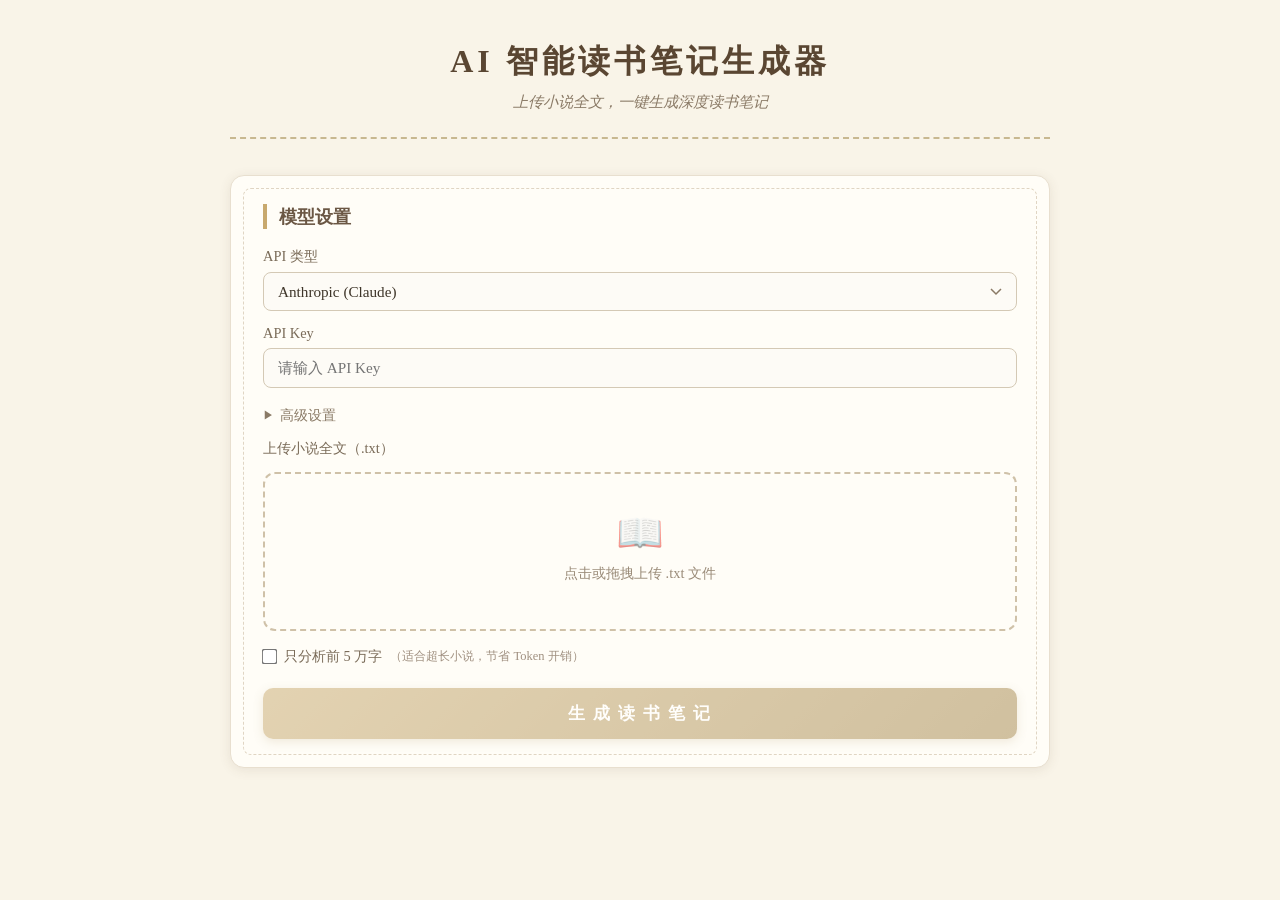
==== commit 4aecaae0: "Fix context window overflow and add 50k char limit toggle - Add "only analyze first 50,000 character" ====
--- a/ai-reading-notes.html
+++ b/ai-reading-notes.html
@@ -524,6 +524,11 @@
       <div class="file-name" id="fileName"></div>
       <input type="file" id="fileInput" accept=".txt">
     </div>
+    <label style="display:flex;align-items:center;gap:8px;margin-top:16px;cursor:pointer;user-select:none">
+      <input type="checkbox" id="limitText" style="width:auto;accent-color:#c8a96e;transform:scale(1.2)">
+      <span>只分析前 5 万字</span>
+      <span style="font-size:0.78rem;color:#a09080">（适合超长小说，节省 Token 开销）</span>
+    </label>
     <button class="btn btn-primary" id="startBtn" disabled>生 成 读 书 笔 记</button>
     <div class="error-msg" id="errorMsg"></div>
   </div>
@@ -585,14 +590,14 @@
   anthropic: {
     endpoint: 'https://api.anthropic.com',
     model: 'claude-sonnet-4-20250514',
-    endpointLabel: '默认：https://api.anthropic.com',
+    endpointLabel: '默认：https://api.anthropic.com（支持兼容端点，自动拼接 /v1/messages）',
     modelLabel: '默认：claude-sonnet-4-20250514',
     keyPlaceholder: '请输入 Anthropic API Key（sk-ant-...）'
   },
   openai: {
     endpoint: 'https://api.openai.com/v1',
     model: 'gpt-4o',
-    endpointLabel: '默认：https://api.openai.com/v1',
+    endpointLabel: '默认：https://api.openai.com/v1（支持 DeepSeek / 通义等兼容端点，自动拼接 /chat/completions）',
     modelLabel: '默认：gpt-4o',
     keyPlaceholder: '请输入 API Key（sk-...）'
   }
@@ -617,6 +622,7 @@
 const modelHint      = $('modelHint');
 const advancedToggle = $('advancedToggle');
 const advancedFields = $('advancedFields');
+const limitTextCb    = $('limitText');
 const fileInput      = $('fileInput');
 const uploadZone     = $('uploadZone');
 const fileNameEl     = $('fileName');
@@ -642,6 +648,7 @@
     if (saved.apiKey) apiKeyInput.value = saved.apiKey;
     if (saved.endpoint) apiEndpointInput.value = saved.endpoint;
     if (saved.model) modelNameInput.value = saved.model;
+    if (saved.limitText) limitTextCb.checked = saved.limitText;
     // 如果有高级设置内容，自动展开
     if (saved.endpoint || saved.model) {
       advancedToggle.classList.add('open');
@@ -657,7 +664,8 @@
     provider: apiProviderSel.value,
     apiKey: apiKeyInput.value.trim(),
     endpoint: apiEndpointInput.value.trim(),
-    model: modelNameInput.value.trim()
+    model: modelNameInput.value.trim(),
+    limitText: limitTextCb.checked
   };
   localStorage.setItem(STORAGE_KEY, JSON.stringify(config));
 }
@@ -690,6 +698,7 @@
 apiKeyInput.addEventListener('input', () => { saveConfig(); checkReady(); });
 apiEndpointInput.addEventListener('input', saveConfig);
 modelNameInput.addEventListener('input', saveConfig);
+limitTextCb.addEventListener('change', saveConfig);
 
 // ===========================================================================
 //  获取当前生效的配置
@@ -949,40 +958,84 @@
   abortController = new AbortController();
 
   try {
+    // ========== 第0步：如果开启了5万字限制，截断文本 ==========
+    let textToAnalyze = uploadedText;
+    const TEXT_LIMIT = 50000;
+    if (limitTextCb.checked && textToAnalyze.length > TEXT_LIMIT) {
+      // 在5万字附近找到句末标点截断，避免切在句子中间
+      let cutAt = TEXT_LIMIT;
+      for (let i = TEXT_LIMIT; i < Math.min(TEXT_LIMIT + 500, textToAnalyze.length); i++) {
+        if (/[。！？…\.]/.test(textToAnalyze[i])) { cutAt = i + 1; break; }
+      }
+      textToAnalyze = textToAnalyze.substring(0, cutAt);
+      setProgress(2, `已截取前 ${(cutAt / 10000).toFixed(1)} 万字进行分析...`);
+    }
+
     // ========== 第1步：智能分块 ==========
     setProgress(5, '正在对全文进行智能分块...');
-    const chunks = smartChunk(uploadedText);
+    const chunks = smartChunk(textToAnalyze);
     const totalChunks = chunks.length;
     setProgress(10, `全文已分为 ${totalChunks} 个语义块，开始逐块分析...`);
 
-    // ========== 第2步：逐块提取摘要 ==========
+    // ========== 第2步：逐块提取摘要（要求简短，控制总量） ==========
     const summaries = [];
     for (let i = 0; i < totalChunks; i++) {
       const chunkIndex = i + 1;
       const chunkProgress = Math.round(10 + (i / totalChunks) * 50);
       setProgress(chunkProgress, `正在分析第 ${chunkIndex}/${totalChunks} 个文本块...`);
 
-      const prompt = `你是一位专业的文学分析助手。以下是一本小说中的第 ${chunkIndex}/${totalChunks} 段内容。
-请提取以下要点，用精炼的中文回答：
-1. 本段的主要情节概述（100字左右）
-2. 出现的主要人物及其行为
-3. 值得关注的精彩语句（如有，请原文摘录）
-4. 本段体现的主题或情感基调
+      const prompt = `以下是一本小说中的第 ${chunkIndex}/${totalChunks} 段内容。请用不超过200字精炼总结：
+1. 情节概述（50字）
+2. 主要人物及行为（30字）
+3. 精彩语句（如有，摘录1句原文）
+4. 情感基调（10字）
+
+严格控制总字数在200字以内。
 
 原文内容：
 ${chunks[i]}`;
 
       const summary = await callAI(config, [
-        { role: 'system', content: '你是一位资深文学评论家和读书笔记专家。请用简洁、精炼的中文回答。' },
+        { role: 'system', content: '你是读书笔记专家。请极度精炼，总回复不超过200字。' },
         { role: 'user', content: prompt }
-      ]);
-
-      summaries.push(`【第${chunkIndex}块摘要】\n${summary}`);
+      ], 1024);
+
+      summaries.push(`【第${chunkIndex}块】${summary}`);
     }
 
-    // ========== 第3步：汇总生成六大模块 ==========
-    setProgress(62, '所有文本块分析完毕，正在生成全书概览...');
-    const allSummaries = summaries.join('\n\n---\n\n');
+    // ========== 第3步：摘要压缩（防止超出上下文窗口） ==========
+    // 如果所有摘要拼接后超过6000字，分批再压缩一轮
+    setProgress(62, '所有文本块分析完毕，正在压缩汇总...');
+    const MAX_SUMMARY_LENGTH = 6000;
+    let allSummaries = summaries.join('\n\n');
+
+    if (allSummaries.length > MAX_SUMMARY_LENGTH) {
+      setProgress(63, `摘要总量 ${(allSummaries.length/10000).toFixed(1)} 万字，正在二次压缩...`);
+      // 将摘要分成若干组，每组不超过 MAX_SUMMARY_LENGTH 字，逐组压缩
+      const groups = [];
+      let currentGroup = '';
+      for (const s of summaries) {
+        if (currentGroup.length + s.length + 2 > MAX_SUMMARY_LENGTH && currentGroup) {
+          groups.push(currentGroup);
+          currentGroup = s;
+        } else {
+          currentGroup += (currentGroup ? '\n\n' : '') + s;
+        }
+      }
+      if (currentGroup) groups.push(currentGroup);
+
+      const condensed = [];
+      for (let g = 0; g < groups.length; g++) {
+        const gProgress = Math.round(63 + (g / groups.length) * 2);
+        setProgress(gProgress, `正在压缩第 ${g + 1}/${groups.length} 组摘要...`);
+        const result = await callAI(config, [
+          { role: 'system', content: '你是文学分析专家。请将以下多段摘要合并压缩为一段不超过500字的总结，保留关键情节、人物和精彩语句。' },
+          { role: 'user', content: groups[g] }
+        ], 1024);
+        condensed.push(result);
+      }
+      allSummaries = condensed.join('\n\n---\n\n');
+    }
 
     // ----- 模块1：全书概览 -----
     setProgress(65, '正在生成全书概览...');
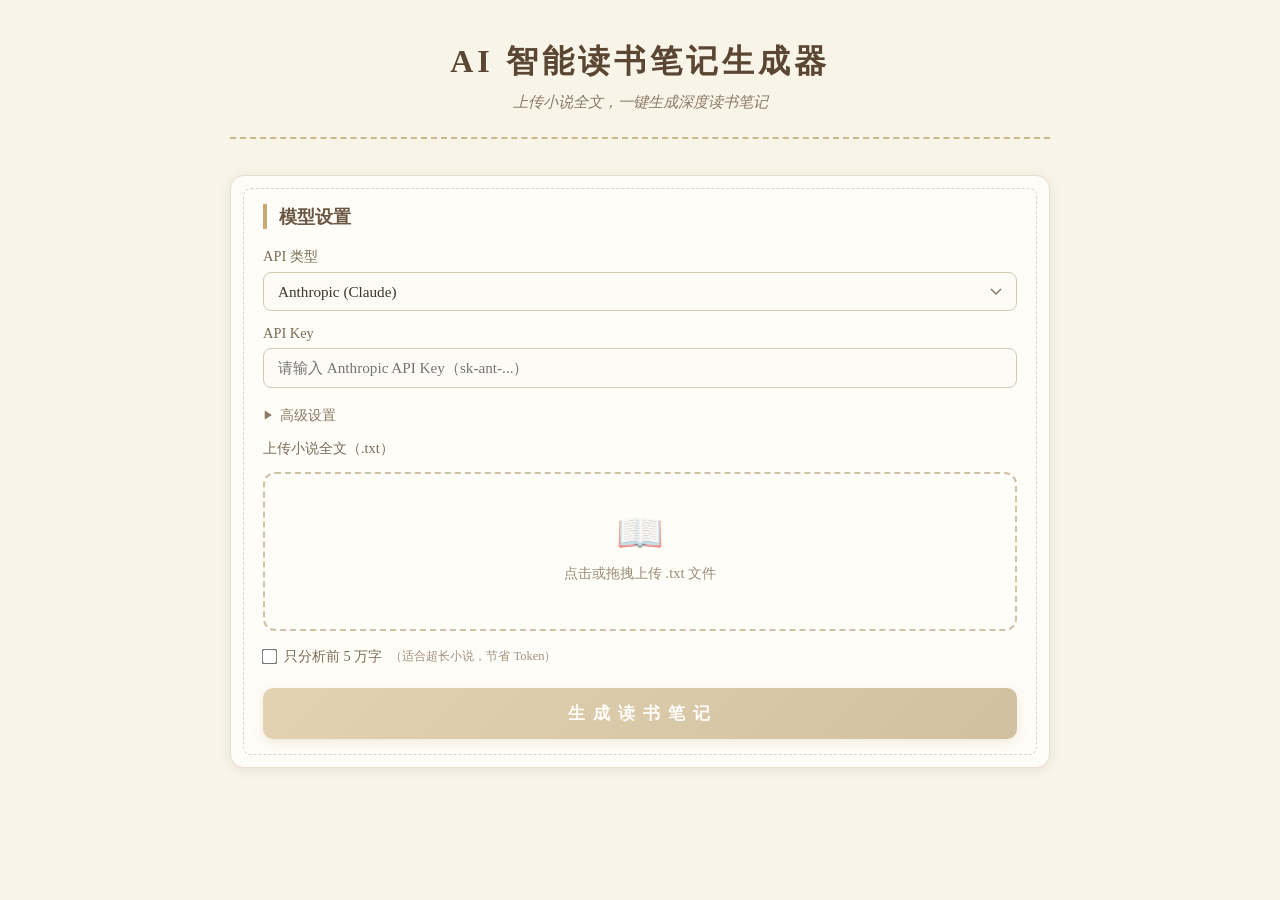
==== commit 48b2bbd4: "Major upgrade: all 12 improvements implemented 1. Quote candidate pool: each chunk independently ext" ====
--- a/ai-reading-notes.html
+++ b/ai-reading-notes.html
@@ -5,7 +5,6 @@
 <meta name="viewport" content="width=device-width, initial-scale=1.0">
 <title>AI 智能读书笔记生成器</title>
 <style>
-  /* ========== 全局样式：复古手账风格 ========== */
   * { margin: 0; padding: 0; box-sizing: border-box; }
 
   body {
@@ -21,7 +20,6 @@
     padding: 40px 20px 80px;
   }
 
-  /* ========== 标题区 ========== */
   header {
     text-align: center;
     margin-bottom: 36px;
@@ -29,24 +27,13 @@
     border-bottom: 2px dashed #c8b890;
   }
 
-  header h1 {
-    font-size: 2rem;
-    letter-spacing: 4px;
-    color: #5a4632;
-    margin-bottom: 8px;
-  }
-
-  header p {
-    font-size: 0.95rem;
-    color: #8a7a66;
-    font-style: italic;
-  }
-
-  /* ========== 输入区卡片 ========== */
+  header h1 { font-size: 2rem; letter-spacing: 4px; color: #5a4632; margin-bottom: 8px; }
+  header p { font-size: 0.95rem; color: #8a7a66; font-style: italic; }
+
   .card {
     background: #fffdf7;
     border-radius: 14px;
-    box-shadow: 0 2px 12px rgba(90, 70, 50, 0.10);
+    box-shadow: 0 2px 12px rgba(90,70,50,0.10);
     padding: 28px 32px;
     margin-bottom: 24px;
     border: 1px solid #e8dfcf;
@@ -56,436 +43,274 @@
   .card::before {
     content: '';
     position: absolute;
-    top: 12px;
-    left: 12px;
-    right: 12px;
-    bottom: 12px;
+    top: 12px; left: 12px; right: 12px; bottom: 12px;
     border: 1px dashed #e0d5c3;
     border-radius: 8px;
     pointer-events: none;
   }
 
   .card h2 {
-    font-size: 1.15rem;
-    color: #6b5744;
-    margin-bottom: 18px;
-    padding-left: 12px;
-    border-left: 4px solid #c8a96e;
-  }
-
-  /* ========== 表单元素 ========== */
+    font-size: 1.15rem; color: #6b5744; margin-bottom: 18px;
+    padding-left: 12px; border-left: 4px solid #c8a96e;
+  }
+
   label {
-    display: block;
-    font-size: 0.9rem;
-    color: #7a6b58;
-    margin-bottom: 6px;
-    margin-top: 14px;
-  }
-
+    display: block; font-size: 0.9rem; color: #7a6b58;
+    margin-bottom: 6px; margin-top: 14px;
+  }
   label:first-of-type { margin-top: 0; }
 
-  input[type="password"],
-  input[type="text"],
+  input[type="password"], input[type="text"], select, textarea {
+    width: 100%; padding: 10px 14px;
+    border: 1px solid #d4c9b5; border-radius: 8px;
+    background: #fdfbf6; font-family: inherit;
+    font-size: 0.95rem; color: #3e3529;
+    outline: none; transition: border-color 0.2s;
+  }
+  input:focus, select:focus, textarea:focus { border-color: #c8a96e; }
+
   select {
-    width: 100%;
-    padding: 10px 14px;
-    border: 1px solid #d4c9b5;
-    border-radius: 8px;
-    background: #fdfbf6;
-    font-family: inherit;
-    font-size: 0.95rem;
-    color: #3e3529;
-    outline: none;
-    transition: border-color 0.2s;
-  }
-
-  input:focus, select:focus { border-color: #c8a96e; }
-
-  select {
-    cursor: pointer;
-    appearance: none;
+    cursor: pointer; appearance: none;
     background-image: url("data:image/svg+xml,%3Csvg xmlns='http://www.w3.org/2000/svg' width='12' height='8'%3E%3Cpath d='M1 1l5 5 5-5' stroke='%238a7a66' stroke-width='1.5' fill='none'/%3E%3C/svg%3E");
-    background-repeat: no-repeat;
-    background-position: right 14px center;
+    background-repeat: no-repeat; background-position: right 14px center;
     padding-right: 36px;
   }
 
-  /* ========== 高级设置折叠区 ========== */
   .advanced-toggle {
-    display: flex;
-    align-items: center;
-    gap: 6px;
-    margin-top: 18px;
-    cursor: pointer;
-    font-size: 0.88rem;
-    color: #8a7a66;
-    user-select: none;
-    border: none;
-    background: none;
-    font-family: inherit;
-    padding: 0;
-  }
-
+    display: flex; align-items: center; gap: 6px; margin-top: 18px;
+    cursor: pointer; font-size: 0.88rem; color: #8a7a66;
+    user-select: none; border: none; background: none;
+    font-family: inherit; padding: 0;
+  }
   .advanced-toggle:hover { color: #6b5744; }
-
   .advanced-toggle .arrow {
-    display: inline-block;
-    transition: transform 0.2s;
-    font-size: 0.7rem;
-  }
-
+    display: inline-block; transition: transform 0.2s; font-size: 0.7rem;
+  }
   .advanced-toggle.open .arrow { transform: rotate(90deg); }
 
-  .advanced-fields {
-    display: none;
-    margin-top: 4px;
-    padding-top: 4px;
-  }
-
+  .advanced-fields { display: none; margin-top: 4px; padding-top: 4px; }
   .advanced-fields.open { display: block; }
 
-  .field-hint {
-    font-size: 0.78rem;
-    color: #a09080;
-    margin-top: 3px;
-  }
-
-  .row-2 {
-    display: grid;
-    grid-template-columns: 1fr 1fr;
-    gap: 14px;
-  }
-
+  .field-hint { font-size: 0.78rem; color: #a09080; margin-top: 3px; }
+
+  .row-2 { display: grid; grid-template-columns: 1fr 1fr; gap: 14px; }
   .row-2 > div label:first-of-type { margin-top: 14px; }
 
-  /* ========== 文件上传区 ========== */
   .upload-zone {
-    margin-top: 14px;
-    border: 2px dashed #cfc1a8;
-    border-radius: 12px;
-    padding: 36px 20px;
-    text-align: center;
-    cursor: pointer;
-    transition: background 0.2s, border-color 0.2s;
-    position: relative;
-  }
-
-  .upload-zone:hover,
-  .upload-zone.dragover {
-    background: #f5eedf;
-    border-color: #c8a96e;
-  }
-
-  .upload-zone .icon {
-    font-size: 2.4rem;
-    margin-bottom: 8px;
-    display: block;
-    opacity: 0.55;
-  }
-
-  .upload-zone .hint {
-    font-size: 0.9rem;
-    color: #9a8b78;
-  }
-
+    margin-top: 14px; border: 2px dashed #cfc1a8; border-radius: 12px;
+    padding: 36px 20px; text-align: center; cursor: pointer;
+    transition: background 0.2s, border-color 0.2s; position: relative;
+  }
+  .upload-zone:hover, .upload-zone.dragover { background: #f5eedf; border-color: #c8a96e; }
+  .upload-zone .icon { font-size: 2.4rem; margin-bottom: 8px; display: block; opacity: 0.55; }
+  .upload-zone .hint { font-size: 0.9rem; color: #9a8b78; }
   .upload-zone .file-name {
-    margin-top: 10px;
-    font-size: 0.92rem;
-    color: #6b5744;
-    font-weight: bold;
-    word-break: break-all;
-  }
-
-  .upload-zone input[type="file"] {
-    position: absolute;
-    inset: 0;
-    opacity: 0;
-    cursor: pointer;
-  }
-
-  /* ========== 按钮 ========== */
+    margin-top: 10px; font-size: 0.92rem; color: #6b5744;
+    font-weight: bold; word-break: break-all;
+  }
+  .upload-zone input[type="file"] { position: absolute; inset: 0; opacity: 0; cursor: pointer; }
+
+  .checkbox-row {
+    display: flex; align-items: center; gap: 8px;
+    margin-top: 16px; cursor: pointer; user-select: none;
+    font-size: 0.9rem; color: #7a6b58;
+  }
+  .checkbox-row input[type="checkbox"] { width: auto; accent-color: #c8a96e; transform: scale(1.2); }
+  .checkbox-row .sub { font-size: 0.78rem; color: #a09080; }
+
   .btn {
-    display: block;
-    width: 100%;
-    padding: 14px;
-    margin-top: 22px;
-    border: none;
-    border-radius: 10px;
-    font-family: inherit;
-    font-size: 1.05rem;
-    font-weight: bold;
-    letter-spacing: 2px;
-    cursor: pointer;
-    transition: background 0.2s, transform 0.1s;
-  }
-
+    display: block; width: 100%; padding: 14px; margin-top: 22px;
+    border: none; border-radius: 10px; font-family: inherit;
+    font-size: 1.05rem; font-weight: bold; letter-spacing: 2px;
+    cursor: pointer; transition: background 0.2s, transform 0.1s;
+  }
   .btn-primary {
     background: linear-gradient(135deg, #c8a96e, #a3854a);
-    color: #fff;
-    box-shadow: 0 3px 10px rgba(163, 133, 74, 0.3);
-  }
-
+    color: #fff; box-shadow: 0 3px 10px rgba(163,133,74,0.3);
+  }
   .btn-primary:hover:not(:disabled) {
     background: linear-gradient(135deg, #b89a5e, #8f7340);
     transform: translateY(-1px);
   }
-
-  .btn-primary:disabled {
-    opacity: 0.5;
-    cursor: not-allowed;
-  }
-
-  /* ========== 进度条 ========== */
-  .progress-section {
-    display: none;
-    margin-top: 24px;
-  }
-
+  .btn-primary:disabled { opacity: 0.5; cursor: not-allowed; }
+
+  .btn-cancel {
+    background: #e8dfcf; color: #6b5744; margin-top: 10px;
+    box-shadow: none; font-size: 0.92rem; letter-spacing: 1px;
+  }
+  .btn-cancel:hover { background: #ddd3c2; }
+
+  .btn-row { display: flex; gap: 12px; margin-top: 22px; }
+  .btn-row .btn { flex: 1; margin-top: 0; }
+
+  .btn-secondary {
+    background: #e8dfcf; color: #6b5744; box-shadow: none;
+    font-size: 0.92rem; letter-spacing: 1px;
+  }
+  .btn-secondary:hover { background: #ddd3c2; }
+
+  .progress-section { display: none; margin-top: 24px; }
   .progress-section.active { display: block; }
 
   .progress-bar-wrap {
-    background: #ece4d4;
-    border-radius: 20px;
-    height: 22px;
-    overflow: hidden;
-    position: relative;
-  }
-
+    background: #ece4d4; border-radius: 20px; height: 22px;
+    overflow: hidden; position: relative;
+  }
   .progress-bar-fill {
-    height: 100%;
-    width: 0%;
+    height: 100%; width: 0%;
     background: linear-gradient(90deg, #c8a96e, #d4b87a, #c8a96e);
     background-size: 200% 100%;
     animation: shimmer 1.5s ease infinite;
-    border-radius: 20px;
-    transition: width 0.4s ease;
-  }
-
+    border-radius: 20px; transition: width 0.4s ease;
+  }
   @keyframes shimmer {
     0% { background-position: 200% 0; }
     100% { background-position: -200% 0; }
   }
-
   .progress-text {
-    text-align: center;
-    font-size: 0.88rem;
-    color: #8a7a66;
-    margin-top: 10px;
-    min-height: 1.4em;
-  }
-
+    text-align: center; font-size: 0.88rem; color: #8a7a66;
+    margin-top: 10px; min-height: 1.4em;
+  }
   .progress-percent {
-    text-align: center;
-    font-size: 0.82rem;
-    color: #a0927f;
-    margin-top: 4px;
-  }
-
-  /* ========== 报告区域 ========== */
+    text-align: center; font-size: 0.82rem; color: #a0927f; margin-top: 4px;
+  }
+
   .report-section { display: none; }
   .report-section.active { display: block; }
-
   .report-section > h2 {
-    text-align: center;
-    font-size: 1.5rem;
-    color: #5a4632;
-    margin: 40px 0 24px;
-    letter-spacing: 3px;
-  }
-
-  .report-section > h2::before,
-  .report-section > h2::after {
-    content: ' ✦ ';
-    font-size: 0.8rem;
-    vertical-align: middle;
-    color: #c8a96e;
-  }
-
-  /* ========== 模块卡片 ========== */
+    text-align: center; font-size: 1.5rem; color: #5a4632;
+    margin: 40px 0 24px; letter-spacing: 3px;
+  }
+  .report-section > h2::before, .report-section > h2::after {
+    content: ' \2726 '; font-size: 0.8rem; vertical-align: middle; color: #c8a96e;
+  }
+
   .module-card {
-    background: #fffdf7;
-    border-radius: 14px;
-    box-shadow: 0 2px 12px rgba(90, 70, 50, 0.10);
-    padding: 26px 30px;
-    margin-bottom: 22px;
-    border: 1px solid #e8dfcf;
-  }
-
+    background: #fffdf7; border-radius: 14px;
+    box-shadow: 0 2px 12px rgba(90,70,50,0.10);
+    padding: 26px 30px; margin-bottom: 22px; border: 1px solid #e8dfcf;
+  }
   .module-card h3 {
-    font-size: 1.1rem;
-    color: #6b5744;
-    margin-bottom: 16px;
-    padding-bottom: 10px;
-    border-bottom: 1px dashed #ddd3c2;
-    display: flex;
-    align-items: center;
-    gap: 8px;
-  }
-
+    font-size: 1.1rem; color: #6b5744; margin-bottom: 16px;
+    padding-bottom: 10px; border-bottom: 1px dashed #ddd3c2;
+    display: flex; align-items: center; gap: 8px;
+  }
   .module-card h3 .badge {
-    display: inline-block;
-    background: #c8a96e;
-    color: #fff;
-    font-size: 0.72rem;
-    padding: 2px 10px;
-    border-radius: 20px;
-    font-weight: normal;
-    letter-spacing: 1px;
-  }
-
+    display: inline-block; background: #c8a96e; color: #fff;
+    font-size: 0.72rem; padding: 2px 10px; border-radius: 20px;
+    font-weight: normal; letter-spacing: 1px;
+  }
   .module-card .content {
-    font-size: 0.95rem;
-    line-height: 1.85;
-    color: #4a3f33;
-    white-space: pre-wrap;
-    word-break: break-word;
-  }
-
-  /* ---- 人物图谱表格 ---- */
-  .char-table {
-    width: 100%;
-    border-collapse: collapse;
-    margin-bottom: 14px;
-  }
-
-  .char-table th,
-  .char-table td {
-    text-align: left;
-    padding: 8px 12px;
-    border-bottom: 1px solid #e8dfcf;
-    font-size: 0.92rem;
-  }
-
-  .char-table th {
-    color: #8a7a66;
-    font-weight: normal;
+    font-size: 0.95rem; line-height: 1.85; color: #4a3f33;
+    white-space: pre-wrap; word-break: break-word;
+  }
+  .module-card .module-error {
+    color: #b44; background: #fff0f0; border: 1px solid #e8c0c0;
+    border-radius: 8px; padding: 10px 14px; font-size: 0.88rem;
+  }
+  .module-card .module-error button {
+    margin-top: 6px; background: none; border: 1px solid #c88; color: #b44;
+    border-radius: 6px; padding: 4px 12px; cursor: pointer; font-family: inherit;
     font-size: 0.82rem;
-    letter-spacing: 1px;
-  }
-
-  /* ---- 语录 ---- */
+  }
+  .module-card .module-error button:hover { background: #fff0f0; }
+
+  .char-table { width: 100%; border-collapse: collapse; margin-bottom: 14px; }
+  .char-table th, .char-table td {
+    text-align: left; padding: 8px 12px;
+    border-bottom: 1px solid #e8dfcf; font-size: 0.92rem;
+  }
+  .char-table th { color: #8a7a66; font-weight: normal; font-size: 0.82rem; letter-spacing: 1px; }
+
   .quote-item {
-    padding: 14px 18px;
-    margin-bottom: 10px;
-    background: #f9f4e8;
-    border-radius: 8px;
-    border-left: 3px solid #c8a96e;
-    font-style: italic;
-    font-size: 0.93rem;
-    line-height: 1.75;
-  }
-
+    padding: 14px 18px; margin-bottom: 10px; background: #f9f4e8;
+    border-radius: 8px; border-left: 3px solid #c8a96e;
+    font-style: italic; font-size: 0.93rem; line-height: 1.75;
+  }
   .quote-item .source {
-    display: block;
-    text-align: right;
-    font-style: normal;
-    font-size: 0.8rem;
-    color: #a0927f;
-    margin-top: 6px;
-  }
-
-  /* ---- 标签 ---- */
-  .tags-wrap {
-    display: flex;
-    flex-wrap: wrap;
-    gap: 10px;
-  }
-
+    display: block; text-align: right; font-style: normal;
+    font-size: 0.8rem; color: #a0927f; margin-top: 6px;
+  }
+
+  .tags-wrap { display: flex; flex-wrap: wrap; gap: 10px; }
   .tag {
-    display: inline-block;
-    padding: 6px 16px;
-    background: #f0e8d6;
-    color: #6b5744;
-    border-radius: 20px;
-    font-size: 0.88rem;
+    display: inline-block; padding: 6px 16px; background: #f0e8d6;
+    color: #6b5744; border-radius: 20px; font-size: 0.88rem;
     border: 1px solid #ddd3c2;
   }
 
-  /* ---- 洞见维度 ---- */
-  .insight-block {
-    margin-bottom: 16px;
-  }
-
+  .insight-block { margin-bottom: 16px; }
   .insight-block:last-child { margin-bottom: 0; }
-
-  .insight-block h4 {
-    font-size: 0.95rem;
-    color: #8a6e4a;
-    margin-bottom: 6px;
-  }
-
-  .insight-block p {
-    font-size: 0.93rem;
-    line-height: 1.8;
-    color: #4a3f33;
-  }
-
-  /* ---- 情节阶段 ---- */
-  .plot-stage {
-    display: flex;
-    gap: 14px;
-    margin-bottom: 12px;
-    align-items: flex-start;
-  }
-
+  .insight-block h4 { font-size: 0.95rem; color: #8a6e4a; margin-bottom: 6px; }
+  .insight-block p { font-size: 0.93rem; line-height: 1.8; color: #4a3f33; }
+
+  .plot-stage { display: flex; gap: 14px; margin-bottom: 12px; align-items: flex-start; }
   .plot-stage:last-child { margin-bottom: 0; }
-
   .plot-stage .stage-label {
-    flex-shrink: 0;
-    width: 52px;
-    height: 52px;
-    border-radius: 50%;
+    flex-shrink: 0; width: 52px; height: 52px; border-radius: 50%;
     background: linear-gradient(135deg, #c8a96e, #a3854a);
-    color: #fff;
-    display: flex;
-    align-items: center;
-    justify-content: center;
-    font-size: 0.78rem;
-    font-weight: bold;
-    letter-spacing: 1px;
-  }
-
-  .plot-stage .stage-text {
-    font-size: 0.93rem;
-    line-height: 1.75;
-    color: #4a3f33;
-    padding-top: 12px;
-  }
-
-  /* ========== 错误提示 ========== */
+    color: #fff; display: flex; align-items: center; justify-content: center;
+    font-size: 0.78rem; font-weight: bold; letter-spacing: 1px;
+  }
+  .plot-stage .stage-text { font-size: 0.93rem; line-height: 1.75; color: #4a3f33; padding-top: 12px; }
+
+  .relation-graph {
+    width: 100%; height: 300px; border-radius: 10px;
+    background: #faf7f0; border: 1px solid #e8dfcf; margin-top: 14px;
+  }
+
   .error-msg {
-    color: #b44;
-    background: #fff0f0;
-    border: 1px solid #e8c0c0;
-    border-radius: 8px;
-    padding: 12px 16px;
-    margin-top: 14px;
-    font-size: 0.9rem;
-    display: none;
-  }
-
+    color: #b44; background: #fff0f0; border: 1px solid #e8c0c0;
+    border-radius: 8px; padding: 12px 16px; margin-top: 14px;
+    font-size: 0.9rem; display: none;
+  }
   .error-msg.active { display: block; }
 
-  /* ========== 响应式 ========== */
+  .history-section { margin-top: 40px; }
+  .history-section h2 {
+    font-size: 1.15rem; color: #6b5744; margin-bottom: 14px;
+    padding-left: 12px; border-left: 4px solid #c8a96e;
+  }
+  .history-list { list-style: none; }
+  .history-item {
+    display: flex; justify-content: space-between; align-items: center;
+    padding: 12px 16px; background: #fffdf7; border: 1px solid #e8dfcf;
+    border-radius: 10px; margin-bottom: 8px; cursor: pointer;
+    transition: background 0.15s;
+  }
+  .history-item:hover { background: #f5eedf; }
+  .history-item .info { flex: 1; }
+  .history-item .title { font-size: 0.95rem; color: #5a4632; font-weight: bold; }
+  .history-item .meta { font-size: 0.78rem; color: #a09080; margin-top: 2px; }
+  .history-item .actions { display: flex; gap: 8px; }
+  .history-item .actions button {
+    background: none; border: 1px solid #d4c9b5; border-radius: 6px;
+    padding: 4px 10px; font-size: 0.78rem; color: #8a7a66;
+    cursor: pointer; font-family: inherit;
+  }
+  .history-item .actions button:hover { background: #f0e8d6; }
+  .history-item .actions button.del { color: #b44; border-color: #e8c0c0; }
+  .history-item .actions button.del:hover { background: #fff0f0; }
+
   @media (max-width: 600px) {
     .container { padding: 20px 12px 60px; }
     .card { padding: 20px 18px; }
     .module-card { padding: 20px 18px; }
     header h1 { font-size: 1.5rem; }
     .row-2 { grid-template-columns: 1fr; }
+    .btn-row { flex-direction: column; }
+    .relation-graph { height: 220px; }
   }
 </style>
 </head>
 <body>
 <div class="container">
 
-  <!-- ===== 标题 ===== -->
   <header>
     <h1>AI 智能读书笔记生成器</h1>
     <p>上传小说全文，一键生成深度读书笔记</p>
   </header>
 
-  <!-- ===== 设置区 ===== -->
   <div class="card">
     <h2>模型设置</h2>
 
@@ -498,7 +323,6 @@
     <label for="apiKey">API Key</label>
     <input type="password" id="apiKey" placeholder="请输入 API Key">
 
-    <!-- 高级设置折叠 -->
     <button class="advanced-toggle" id="advancedToggle" type="button">
       <span class="arrow">&#9654;</span> 高级设置
     </button>
@@ -507,14 +331,20 @@
         <div>
           <label for="apiEndpoint">API 端点</label>
           <input type="text" id="apiEndpoint" placeholder="留空使用默认端点">
-          <div class="field-hint" id="endpointHint">默认：https://api.anthropic.com</div>
+          <div class="field-hint" id="endpointHint"></div>
         </div>
         <div>
           <label for="modelName">模型名称</label>
           <input type="text" id="modelName" placeholder="留空使用默认模型">
-          <div class="field-hint" id="modelHint">默认：claude-sonnet-4-20250514</div>
+          <div class="field-hint" id="modelHint"></div>
         </div>
       </div>
+      <label for="concurrency">并发请求数</label>
+      <select id="concurrency">
+        <option value="1">1（顺序执行，最稳定）</option>
+        <option value="2" selected>2（推荐）</option>
+        <option value="3">3（较快，注意限流）</option>
+      </select>
     </div>
 
     <label>上传小说全文（.txt）</label>
@@ -524,16 +354,22 @@
       <div class="file-name" id="fileName"></div>
       <input type="file" id="fileInput" accept=".txt">
     </div>
-    <label style="display:flex;align-items:center;gap:8px;margin-top:16px;cursor:pointer;user-select:none">
-      <input type="checkbox" id="limitText" style="width:auto;accent-color:#c8a96e;transform:scale(1.2)">
+
+    <label class="checkbox-row">
+      <input type="checkbox" id="limitText">
       <span>只分析前 5 万字</span>
-      <span style="font-size:0.78rem;color:#a09080">（适合超长小说，节省 Token 开销）</span>
+      <span class="sub">（适合超长小说，节省 Token）</span>
     </label>
-    <button class="btn btn-primary" id="startBtn" disabled>生 成 读 书 笔 记</button>
+
+    <div class="btn-row" id="btnRow">
+      <button class="btn btn-primary" id="startBtn" disabled>生 成 读 书 笔 记</button>
+    </div>
+    <div id="cancelWrap" style="display:none">
+      <button class="btn btn-cancel" id="cancelBtn">停 止 生 成</button>
+    </div>
     <div class="error-msg" id="errorMsg"></div>
   </div>
 
-  <!-- ===== 进度区 ===== -->
   <div class="progress-section" id="progressSection">
     <div class="card">
       <h2>生成进度</h2>
@@ -545,46 +381,33 @@
     </div>
   </div>
 
-  <!-- ===== 报告区 ===== -->
   <div class="report-section" id="reportSection">
     <h2>读 书 笔 记</h2>
 
-    <div class="module-card">
-      <h3><span class="badge">壹</span> 全书概览</h3>
-      <div class="content" id="mod-overview"></div>
+    <div class="btn-row" style="margin-bottom:22px;margin-top:0">
+      <button class="btn btn-secondary" id="exportMdBtn">导出 Markdown</button>
+      <button class="btn btn-secondary" id="exportHtmlBtn">导出 HTML</button>
     </div>
 
-    <div class="module-card">
-      <h3><span class="badge">贰</span> 情节脉络</h3>
-      <div class="content" id="mod-plot"></div>
-    </div>
-
-    <div class="module-card">
-      <h3><span class="badge">叁</span> 人物图谱</h3>
-      <div class="content" id="mod-characters"></div>
-    </div>
-
-    <div class="module-card">
-      <h3><span class="badge">肆</span> 经典语录</h3>
-      <div class="content" id="mod-quotes"></div>
-    </div>
-
-    <div class="module-card">
-      <h3><span class="badge">伍</span> 深度洞见</h3>
-      <div class="content" id="mod-insights"></div>
-    </div>
-
-    <div class="module-card">
-      <h3><span class="badge">陆</span> 读者标签</h3>
-      <div class="content" id="mod-tags"></div>
-    </div>
+    <div class="module-card"><h3><span class="badge">壹</span> 全书概览</h3><div class="content" id="mod-overview"></div></div>
+    <div class="module-card"><h3><span class="badge">贰</span> 情节脉络</h3><div class="content" id="mod-plot"></div></div>
+    <div class="module-card"><h3><span class="badge">叁</span> 人物图谱</h3><div class="content" id="mod-characters"></div><canvas class="relation-graph" id="relationCanvas"></canvas></div>
+    <div class="module-card"><h3><span class="badge">肆</span> 经典语录</h3><div class="content" id="mod-quotes"></div></div>
+    <div class="module-card"><h3><span class="badge">伍</span> 深度洞见</h3><div class="content" id="mod-insights"></div></div>
+    <div class="module-card"><h3><span class="badge">陆</span> 读者标签</h3><div class="content" id="mod-tags"></div></div>
   </div>
 
+  <!-- 历史记录 -->
+  <div class="history-section" id="historySection" style="display:none">
+    <h2>历史记录</h2>
+    <ul class="history-list" id="historyList"></ul>
+  </div>
+
 </div>
 
 <script>
 // ===========================================================================
-//  各 API 类型的默认端点和模型名称
+//  Provider 默认配置
 // ===========================================================================
 const PROVIDER_DEFAULTS = {
   anthropic: {
@@ -604,16 +427,19 @@
 };
 
 // ===========================================================================
-//  全局变量
+//  全局状态
 // ===========================================================================
 let uploadedText = '';
+let uploadedFileName = '';
 let abortController = null;
+let isGenerating = false;
+// 最近一次生成结果，用于导出
+let lastReport = null;
+// 语录候选池：在逐块分析时独立收集原文语录
+let quoteCandidates = [];
 
 const $ = id => document.getElementById(id);
 
-// ===========================================================================
-//  DOM 引用
-// ===========================================================================
 const apiProviderSel = $('apiProvider');
 const apiKeyInput    = $('apiKey');
 const apiEndpointInput = $('apiEndpoint');
@@ -622,11 +448,15 @@
 const modelHint      = $('modelHint');
 const advancedToggle = $('advancedToggle');
 const advancedFields = $('advancedFields');
+const concurrencySel = $('concurrency');
 const limitTextCb    = $('limitText');
 const fileInput      = $('fileInput');
 const uploadZone     = $('uploadZone');
 const fileNameEl     = $('fileName');
 const startBtn       = $('startBtn');
+const cancelBtn      = $('cancelBtn');
+const cancelWrap     = $('cancelWrap');
+const btnRow         = $('btnRow');
 const errorMsg       = $('errorMsg');
 const progressSection = $('progressSection');
 const progressFill   = $('progressFill');
@@ -635,11 +465,11 @@
 const reportSection  = $('reportSection');
 
 // ===========================================================================
-//  localStorage 缓存键名
+//  localStorage 配置缓存
 // ===========================================================================
 const STORAGE_KEY = 'ai_reading_notes_config';
-
-// 从 localStorage 恢复用户上一次的配置
+const HISTORY_KEY = 'ai_reading_notes_history';
+
 function loadConfig() {
   try {
     const saved = JSON.parse(localStorage.getItem(STORAGE_KEY));
@@ -649,7 +479,7 @@
     if (saved.endpoint) apiEndpointInput.value = saved.endpoint;
     if (saved.model) modelNameInput.value = saved.model;
     if (saved.limitText) limitTextCb.checked = saved.limitText;
-    // 如果有高级设置内容，自动展开
+    if (saved.concurrency) concurrencySel.value = saved.concurrency;
     if (saved.endpoint || saved.model) {
       advancedToggle.classList.add('open');
       advancedFields.classList.add('open');
@@ -658,118 +488,88 @@
   } catch {}
 }
 
-// 保存当前配置到 localStorage
 function saveConfig() {
-  const config = {
+  localStorage.setItem(STORAGE_KEY, JSON.stringify({
     provider: apiProviderSel.value,
     apiKey: apiKeyInput.value.trim(),
     endpoint: apiEndpointInput.value.trim(),
     model: modelNameInput.value.trim(),
-    limitText: limitTextCb.checked
-  };
-  localStorage.setItem(STORAGE_KEY, JSON.stringify(config));
-}
-
-// ===========================================================================
-//  API 类型切换 → 更新提示信息
+    limitText: limitTextCb.checked,
+    concurrency: concurrencySel.value
+  }));
+}
+
+// ===========================================================================
+//  UI 联动
 // ===========================================================================
 function updateProviderUI() {
-  const defaults = PROVIDER_DEFAULTS[apiProviderSel.value];
-  endpointHint.textContent = defaults.endpointLabel;
-  modelHint.textContent = defaults.modelLabel;
-  apiKeyInput.placeholder = defaults.keyPlaceholder;
-  apiEndpointInput.placeholder = '留空使用默认端点';
-  modelNameInput.placeholder = '留空使用默认模型';
-}
-
-apiProviderSel.addEventListener('change', () => {
-  updateProviderUI();
-  saveConfig();
-  checkReady();
-});
-
-// 高级设置折叠
+  const d = PROVIDER_DEFAULTS[apiProviderSel.value];
+  endpointHint.textContent = d.endpointLabel;
+  modelHint.textContent = d.modelLabel;
+  apiKeyInput.placeholder = d.keyPlaceholder;
+}
+
+apiProviderSel.addEventListener('change', () => { updateProviderUI(); saveConfig(); checkReady(); });
 advancedToggle.addEventListener('click', () => {
   advancedToggle.classList.toggle('open');
   advancedFields.classList.toggle('open');
 });
-
-// 输入变化时自动保存
 apiKeyInput.addEventListener('input', () => { saveConfig(); checkReady(); });
 apiEndpointInput.addEventListener('input', saveConfig);
 modelNameInput.addEventListener('input', saveConfig);
 limitTextCb.addEventListener('change', saveConfig);
-
-// ===========================================================================
-//  获取当前生效的配置
-// ===========================================================================
+concurrencySel.addEventListener('change', saveConfig);
+
 function getActiveConfig() {
-  const provider = apiProviderSel.value;
-  const defaults = PROVIDER_DEFAULTS[provider];
+  const p = apiProviderSel.value;
+  const d = PROVIDER_DEFAULTS[p];
   return {
-    provider,
+    provider: p,
     apiKey: apiKeyInput.value.trim(),
-    endpoint: apiEndpointInput.value.trim() || defaults.endpoint,
-    model: modelNameInput.value.trim() || defaults.model
+    endpoint: apiEndpointInput.value.trim() || d.endpoint,
+    model: modelNameInput.value.trim() || d.model,
+    concurrency: parseInt(concurrencySel.value) || 2
   };
 }
 
 // ===========================================================================
-//  文件上传处理
+//  文件上传
 // ===========================================================================
 fileInput.addEventListener('change', handleFile);
-
-uploadZone.addEventListener('dragover', e => {
-  e.preventDefault();
-  uploadZone.classList.add('dragover');
-});
-uploadZone.addEventListener('dragleave', () => {
-  uploadZone.classList.remove('dragover');
-});
+uploadZone.addEventListener('dragover', e => { e.preventDefault(); uploadZone.classList.add('dragover'); });
+uploadZone.addEventListener('dragleave', () => uploadZone.classList.remove('dragover'));
 uploadZone.addEventListener('drop', e => {
-  e.preventDefault();
-  uploadZone.classList.remove('dragover');
-  if (e.dataTransfer.files.length) {
-    fileInput.files = e.dataTransfer.files;
-    handleFile();
-  }
+  e.preventDefault(); uploadZone.classList.remove('dragover');
+  if (e.dataTransfer.files.length) { fileInput.files = e.dataTransfer.files; handleFile(); }
 });
 
 function handleFile() {
   const file = fileInput.files[0];
   if (!file) return;
-  if (!file.name.endsWith('.txt')) {
-    showError('请上传 .txt 格式的文本文件');
-    return;
-  }
+  if (!file.name.endsWith('.txt')) { showError('请上传 .txt 格式的文本文件'); return; }
   hideError();
   const reader = new FileReader();
   reader.onload = e => {
     uploadedText = e.target.result;
+    uploadedFileName = file.name.replace(/\.txt$/i, '');
     fileNameEl.textContent = `${file.name}（${(uploadedText.length / 10000).toFixed(1)} 万字）`;
     checkReady();
   };
   reader.readAsText(file, 'UTF-8');
 }
 
-function checkReady() {
-  startBtn.disabled = !(apiKeyInput.value.trim() && uploadedText);
-}
-
-// ===========================================================================
-//  错误显示
-// ===========================================================================
-function showError(msg) {
-  errorMsg.textContent = msg;
-  errorMsg.classList.add('active');
-}
-function hideError() {
-  errorMsg.classList.remove('active');
-}
-
-// ===========================================================================
-//  进度条控制
-// ===========================================================================
+function checkReady() { startBtn.disabled = !(apiKeyInput.value.trim() && uploadedText); }
+
+cancelBtn.addEventListener('click', () => {
+  if (abortController) abortController.abort();
+});
+
+// ===========================================================================
+//  错误 & 进度
+// ===========================================================================
+function showError(msg) { errorMsg.textContent = msg; errorMsg.classList.add('active'); }
+function hideError() { errorMsg.classList.remove('active'); }
+
 function setProgress(percent, text) {
   progressFill.style.width = percent + '%';
   progressPercent.textContent = percent + '%';
@@ -777,61 +577,70 @@
 }
 
 // ===========================================================================
-//  ★ 核心：智能语义分块函数
-//  -----------------------------------------------------------------
-//  分块依据：以双换行符 \n\n 拆分段落为最小单位。
-//  累加规则：逐段累加，直到总字数接近 5000 字（允许 ±300 字浮动）。
-//  强制断句边界：切割点绝不能卡在句子中间，必须以中文标点（。！？…）
-//  或英文句号（.）作为该块的强制结束符。
-//  宁可让该块多几十个字，也要保证每一块都以完整句子结尾。
+//  Token 估算：中文字 ≈ 1.5 token，英文单词 ≈ 1 token
+// ===========================================================================
+function estimateTokens(text) {
+  let zhChars = 0, enWords = 0;
+  const matches = text.match(/[一-鿿㐀-䶿]/g);
+  zhChars = matches ? matches.length : 0;
+  const remaining = text.replace(/[一-鿿㐀-䶿]/g, ' ');
+  const words = remaining.trim().split(/\s+/).filter(w => w.length > 0);
+  enWords = words.length;
+  return Math.ceil(zhChars * 1.5 + enWords);
+}
+
+// ===========================================================================
+//  智能语义分块（基于 token 估算）
 // ===========================================================================
 function smartChunk(text) {
-  const TARGET_SIZE = 5000;
-  const TOLERANCE   = 300;
-  const MIN_SIZE    = TARGET_SIZE - TOLERANCE;
-  const MAX_SIZE    = TARGET_SIZE + TOLERANCE;
+  const TARGET_TOKENS = 3500;
+  const TOLERANCE = 300;
+  const MIN_TOKENS = TARGET_TOKENS - TOLERANCE;
+  const MAX_TOKENS = TARGET_TOKENS + TOLERANCE;
 
   const paragraphs = text.split(/\n\n+/).filter(p => p.trim().length > 0);
-
   const chunks = [];
   let currentChunk = '';
-
-  for (let i = 0; i < paragraphs.length; i++) {
-    const para = paragraphs[i].trim();
-
-    if (currentChunk.length + para.length + 1 <= MAX_SIZE) {
+  let currentTokens = 0;
+
+  for (const rawPara of paragraphs) {
+    const para = rawPara.trim();
+    const paraTokens = estimateTokens(para);
+
+    if (currentTokens + paraTokens <= MAX_TOKENS) {
       currentChunk += (currentChunk ? '\n\n' : '') + para;
+      currentTokens += paraTokens;
       continue;
     }
 
-    if (currentChunk.length >= MIN_SIZE) {
+    if (currentTokens >= MIN_TOKENS) {
       chunks.push(ensureSentenceEnd(currentChunk));
       currentChunk = para;
+      currentTokens = paraTokens;
       continue;
     }
 
     currentChunk += (currentChunk ? '\n\n' : '') + para;
-    const cutPoint = findSentenceBreak(currentChunk, MIN_SIZE, currentChunk.length);
+    currentTokens += paraTokens;
+    const cutPoint = findSentenceBreak(currentChunk, Math.floor(currentChunk.length * MIN_TOKENS / currentTokens), currentChunk.length);
     chunks.push(currentChunk.substring(0, cutPoint + 1));
-    const remainder = currentChunk.substring(cutPoint + 1).trim();
-    currentChunk = remainder;
+    currentChunk = currentChunk.substring(cutPoint + 1).trim();
+    currentTokens = estimateTokens(currentChunk);
   }
 
   if (currentChunk.trim().length > 0) {
-    if (chunks.length > 0 && currentChunk.length < 500) {
+    if (chunks.length > 0 && currentTokens < 300) {
       chunks[chunks.length - 1] += '\n\n' + currentChunk.trim();
     } else {
       chunks.push(currentChunk.trim());
     }
   }
-
   return chunks;
 }
 
 function ensureSentenceEnd(text) {
   if (!text) return text;
-  const lastChar = text[text.length - 1];
-  if (/[。！？…\.]/.test(lastChar)) return text;
+  if (/[。！？…\.]/.test(text[text.length - 1])) return text;
   for (let i = text.length - 1; i >= 0; i--) {
     if (/[。！？…\.]/.test(text[i])) return text.substring(0, i + 1);
   }
@@ -839,50 +648,50 @@
 }
 
 function findSentenceBreak(text, startPos, endPos) {
-  for (let i = endPos - 1; i >= startPos; i--) {
+  for (let i = endPos - 1; i >= Math.max(0, startPos); i--) {
     if (/[。！？…\.]/.test(text[i])) return i;
   }
-  for (let i = startPos - 1; i >= 0; i--) {
+  for (let i = Math.max(0, startPos) - 1; i >= 0; i--) {
     if (/[。！？…\.]/.test(text[i])) return i;
   }
   return endPos - 1;
 }
 
 // ===========================================================================
-//  ★ 统一 API 调用封装
-//  -----------------------------------------------------------------
-//  根据用户选择的 provider 类型，分别调用 Anthropic Messages API
-//  或 OpenAI 兼容的 Chat Completions API。
-//  支持自定义端点和模型名称。
+//  API 调用：带自动重试（429/网络错误最多重试3次，指数退避）
 // ===========================================================================
 async function callAI(config, messages, maxTokens = 4096) {
-  if (config.provider === 'anthropic') {
-    return callAnthropic(config, messages, maxTokens);
-  } else {
-    return callOpenAI(config, messages, maxTokens);
-  }
-}
-
-// ---------- Anthropic Messages API ----------
+  const maxRetries = 3;
+  for (let attempt = 0; attempt <= maxRetries; attempt++) {
+    try {
+      if (config.provider === 'anthropic') {
+        return await callAnthropic(config, messages, maxTokens);
+      } else {
+        return await callOpenAI(config, messages, maxTokens);
+      }
+    } catch (err) {
+      if (err.name === 'AbortError') throw err;
+      const isRetryable = err.message.includes('429') || err.message.includes('网络') ||
+                          err.message.includes('fetch') || err.message.includes('Failed');
+      if (isRetryable && attempt < maxRetries) {
+        const wait = Math.pow(2, attempt + 1) * 1000;
+        await new Promise(r => setTimeout(r, wait));
+        continue;
+      }
+      throw err;
+    }
+  }
+}
+
 async function callAnthropic(config, messages, maxTokens) {
-  // 从 messages 中分离 system 和 user/assistant 消息
-  // Anthropic API 的 system 不在 messages 数组中，而是单独字段
   let systemPrompt = '';
   const apiMessages = [];
   for (const msg of messages) {
-    if (msg.role === 'system') {
-      systemPrompt += (systemPrompt ? '\n' : '') + msg.content;
-    } else {
-      apiMessages.push(msg);
-    }
-  }
-
-  const body = {
-    model: config.model,
-    max_tokens: maxTokens,
-    messages: apiMessages,
-    temperature: 0.7
-  };
+    if (msg.role === 'system') systemPrompt += (systemPrompt ? '\n' : '') + msg.content;
+    else apiMessages.push(msg);
+  }
+
+  const body = { model: config.model, max_tokens: maxTokens, messages: apiMessages, temperature: 0.7 };
   if (systemPrompt) body.system = systemPrompt;
 
   const endpoint = config.endpoint.replace(/\/+$/, '');
@@ -901,38 +710,27 @@
   if (!response.ok) {
     const errBody = await response.text();
     if (response.status === 401) throw new Error('API Key 无效，请检查后重试');
-    if (response.status === 429) throw new Error('请求频率过高，请稍后再试');
+    if (response.status === 429) throw new Error('429 请求频率过高');
     throw new Error(`Anthropic API 请求失败 (${response.status}): ${errBody}`);
   }
 
   const data = await response.json();
-  // Anthropic 返回格式：{ content: [{ type: "text", text: "..." }] }
-  const textBlocks = (data.content || []).filter(b => b.type === 'text');
-  return textBlocks.map(b => b.text).join('');
-}
-
-// ---------- OpenAI 兼容 Chat Completions API ----------
+  return (data.content || []).filter(b => b.type === 'text').map(b => b.text).join('');
+}
+
 async function callOpenAI(config, messages, maxTokens) {
   const endpoint = config.endpoint.replace(/\/+$/, '');
   const response = await fetch(endpoint + '/chat/completions', {
     method: 'POST',
-    headers: {
-      'Content-Type': 'application/json',
-      'Authorization': `Bearer ${config.apiKey}`
-    },
-    body: JSON.stringify({
-      model: config.model,
-      messages: messages,
-      max_tokens: maxTokens,
-      temperature: 0.7
-    }),
+    headers: { 'Content-Type': 'application/json', 'Authorization': `Bearer ${config.apiKey}` },
+    body: JSON.stringify({ model: config.model, messages, max_tokens: maxTokens, temperature: 0.7 }),
     signal: abortController?.signal
   });
 
   if (!response.ok) {
     const errBody = await response.text();
     if (response.status === 401) throw new Error('API Key 无效，请检查后重试');
-    if (response.status === 429) throw new Error('请求频率过高，请稍后再试');
+    if (response.status === 429) throw new Error('429 请求频率过高');
     throw new Error(`API 请求失败 (${response.status}): ${errBody}`);
   }
 
@@ -941,7 +739,29 @@
 }
 
 // ===========================================================================
-//  ★ 主流程：生成读书笔记
+//  并发控制器：限制同时请求数
+// ===========================================================================
+async function parallelMap(items, fn, concurrency) {
+  const results = new Array(items.length);
+  let nextIdx = 0;
+
+  async function worker() {
+    while (nextIdx < items.length) {
+      const idx = nextIdx++;
+      results[idx] = await fn(items[idx], idx);
+    }
+  }
+
+  const workers = [];
+  for (let i = 0; i < Math.min(concurrency, items.length); i++) {
+    workers.push(worker());
+  }
+  await Promise.all(workers);
+  return results;
+}
+
+// ===========================================================================
+//  ★ 主流程
 // ===========================================================================
 startBtn.addEventListener('click', async () => {
   const config = getActiveConfig();
@@ -950,308 +770,666 @@
 
   hideError();
   saveConfig();
+  isGenerating = true;
   startBtn.disabled = true;
+  btnRow.style.display = 'none';
+  cancelWrap.style.display = 'block';
   reportSection.classList.remove('active');
   progressSection.classList.add('active');
   setProgress(0, '正在分析文本结构...');
 
   abortController = new AbortController();
+  quoteCandidates = [];
+  lastReport = { title: uploadedFileName, date: new Date().toLocaleString('zh-CN') };
+
+  // 用于模块级容错
+  const moduleResults = {};
 
   try {
-    // ========== 第0步：如果开启了5万字限制，截断文本 ==========
+    // ===== 第0步：截断 =====
     let textToAnalyze = uploadedText;
-    const TEXT_LIMIT = 50000;
-    if (limitTextCb.checked && textToAnalyze.length > TEXT_LIMIT) {
-      // 在5万字附近找到句末标点截断，避免切在句子中间
-      let cutAt = TEXT_LIMIT;
-      for (let i = TEXT_LIMIT; i < Math.min(TEXT_LIMIT + 500, textToAnalyze.length); i++) {
+    if (limitTextCb.checked && textToAnalyze.length > 50000) {
+      let cutAt = 50000;
+      for (let i = 50000; i < Math.min(50500, textToAnalyze.length); i++) {
         if (/[。！？…\.]/.test(textToAnalyze[i])) { cutAt = i + 1; break; }
       }
       textToAnalyze = textToAnalyze.substring(0, cutAt);
-      setProgress(2, `已截取前 ${(cutAt / 10000).toFixed(1)} 万字进行分析...`);
+      setProgress(2, `已截取前 ${(cutAt/10000).toFixed(1)} 万字进行分析...`);
     }
 
-    // ========== 第1步：智能分块 ==========
+    // ===== 第1步：分块 =====
     setProgress(5, '正在对全文进行智能分块...');
     const chunks = smartChunk(textToAnalyze);
     const totalChunks = chunks.length;
     setProgress(10, `全文已分为 ${totalChunks} 个语义块，开始逐块分析...`);
 
-    // ========== 第2步：逐块提取摘要（要求简短，控制总量） ==========
-    const summaries = [];
-    for (let i = 0; i < totalChunks; i++) {
+    // ===== 第2步：逐块分析 + 语录候选池收集（支持并发） =====
+    let completedChunks = 0;
+
+    const summaries = await parallelMap(chunks, async (chunk, i) => {
       const chunkIndex = i + 1;
-      const chunkProgress = Math.round(10 + (i / totalChunks) * 50);
-      setProgress(chunkProgress, `正在分析第 ${chunkIndex}/${totalChunks} 个文本块...`);
-
-      const prompt = `以下是一本小说中的第 ${chunkIndex}/${totalChunks} 段内容。请用不超过200字精炼总结：
+
+      // 摘要请求
+      const summaryPrompt = `以下是一本小说中的第 ${chunkIndex}/${totalChunks} 段。请用不超过200字精炼总结：
 1. 情节概述（50字）
 2. 主要人物及行为（30字）
-3. 精彩语句（如有，摘录1句原文）
-4. 情感基调（10字）
-
-严格控制总字数在200字以内。
-
-原文内容：
-${chunks[i]}`;
+3. 情感基调（10字）
+
+严格控制在200字以内。
+
+原文：
+${chunk}`;
 
       const summary = await callAI(config, [
-        { role: 'system', content: '你是读书笔记专家。请极度精炼，总回复不超过200字。' },
-        { role: 'user', content: prompt }
-      ], 1024);
-
-      summaries.push(`【第${chunkIndex}块】${summary}`);
-    }
-
-    // ========== 第3步：摘要压缩（防止超出上下文窗口） ==========
-    // 如果所有摘要拼接后超过6000字，分批再压缩一轮
+        { role: 'system', content: '你是读书笔记专家。回复不超过200字。' },
+        { role: 'user', content: summaryPrompt }
+      ], 800);
+
+      // 语录候选池：独立请求提取原文精彩语句
+      const quotePrompt = `从以下小说片段中摘录2-3句最精彩的原文语句（必须是原文原句，不要改写）。
+如果没有特别精彩的句子，返回空数组。
+严格按JSON格式返回：[{"quote":"原句","position":"第${chunkIndex}段"}]
+不要加其他文字。
+
+原文：
+${chunk}`;
+
+      try {
+        const quoteRaw = await callAI(config, [
+          { role: 'system', content: '你是文学鉴赏专家。严格返回JSON数组，不加其他文字。' },
+          { role: 'user', content: quotePrompt }
+        ], 600);
+        const parsed = JSON.parse(extractJSON(quoteRaw));
+        if (Array.isArray(parsed)) quoteCandidates.push(...parsed);
+      } catch {}
+
+      completedChunks++;
+      const pct = Math.round(10 + (completedChunks / totalChunks) * 50);
+      setProgress(pct, `正在分析第 ${completedChunks}/${totalChunks} 个文本块...`);
+
+      return `【第${chunkIndex}块】${summary}`;
+    }, config.concurrency);
+
+    // ===== 第3步：摘要压缩 =====
     setProgress(62, '所有文本块分析完毕，正在压缩汇总...');
-    const MAX_SUMMARY_LENGTH = 6000;
+    const MAX_SUMMARY_LEN = 6000;
     let allSummaries = summaries.join('\n\n');
 
-    if (allSummaries.length > MAX_SUMMARY_LENGTH) {
-      setProgress(63, `摘要总量 ${(allSummaries.length/10000).toFixed(1)} 万字，正在二次压缩...`);
-      // 将摘要分成若干组，每组不超过 MAX_SUMMARY_LENGTH 字，逐组压缩
+    if (allSummaries.length > MAX_SUMMARY_LEN) {
+      setProgress(63, `摘要 ${(allSummaries.length/10000).toFixed(1)} 万字，二次压缩中...`);
       const groups = [];
-      let currentGroup = '';
+      let cg = '';
       for (const s of summaries) {
-        if (currentGroup.length + s.length + 2 > MAX_SUMMARY_LENGTH && currentGroup) {
-          groups.push(currentGroup);
-          currentGroup = s;
-        } else {
-          currentGroup += (currentGroup ? '\n\n' : '') + s;
-        }
+        if (cg.length + s.length + 2 > MAX_SUMMARY_LEN && cg) { groups.push(cg); cg = s; }
+        else cg += (cg ? '\n\n' : '') + s;
       }
-      if (currentGroup) groups.push(currentGroup);
-
-      const condensed = [];
-      for (let g = 0; g < groups.length; g++) {
-        const gProgress = Math.round(63 + (g / groups.length) * 2);
-        setProgress(gProgress, `正在压缩第 ${g + 1}/${groups.length} 组摘要...`);
-        const result = await callAI(config, [
-          { role: 'system', content: '你是文学分析专家。请将以下多段摘要合并压缩为一段不超过500字的总结，保留关键情节、人物和精彩语句。' },
-          { role: 'user', content: groups[g] }
+      if (cg) groups.push(cg);
+
+      const condensed = await parallelMap(groups, async (group, g) => {
+        setProgress(Math.round(63 + (g / groups.length) * 2), `压缩第 ${g+1}/${groups.length} 组...`);
+        return callAI(config, [
+          { role: 'system', content: '将以下摘要合并压缩为不超过500字的总结，保留关键情节、人物和语句。' },
+          { role: 'user', content: group }
         ], 1024);
-        condensed.push(result);
-      }
+      }, config.concurrency);
+
       allSummaries = condensed.join('\n\n---\n\n');
     }
 
-    // ----- 模块1：全书概览 -----
-    setProgress(65, '正在生成全书概览...');
-    const overviewResult = await callAI(config, [
-      { role: 'system', content: '你是一位资深文学评论家。' },
-      { role: 'user', content: `以下是一本小说各部分的摘要。请生成"全书概览"：
+    // ===== 第4步：6大模块并行生成（带单模块容错） =====
+    setProgress(66, '正在并行生成六大模块...');
+
+    // 语录候选池文本
+    const topQuotes = quoteCandidates.slice(0, 30);
+    const quoteCandidateText = topQuotes.map(q => `"${q.quote}" —— ${q.position}`).join('\n');
+
+    const modulePrompts = {
+      overview: {
+        system: '你是一位资深文学评论家。',
+        user: `以下是一本小说各部分的摘要。请生成"全书概览"：
 1. 一句话总结全书内容
 2. 核心主旨
-
 总字数控制在100字以内，直接输出内容，不要加标题。
 
 各部分摘要：
-${allSummaries}` }
-    ]);
-    $('mod-overview').textContent = overviewResult;
-
-    // ----- 模块2：情节脉络 -----
-    setProgress(72, '正在梳理情节脉络...');
-    const plotResult = await callAI(config, [
-      { role: 'system', content: '你是一位资深文学评论家。请严格按照指定JSON格式回复。' },
-      { role: 'user', content: `以下是一本小说各部分的摘要。请按"开端-发展-高潮-结局"四个阶段梳理情节脉络，每阶段约50字。
-
-请严格按以下JSON格式返回（不要加其他文字）：
-{"开端":"...","发展":"...","高潮":"...","结局":"..."}
-
-各部分摘要：
-${allSummaries}` }
-    ]);
-    renderPlot(plotResult);
-
-    // ----- 模块3：人物图谱 -----
-    setProgress(79, '正在分析人物关系...');
-    const charResult = await callAI(config, [
-      { role: 'system', content: '你是一位资深文学评论家。请严格按照指定JSON格式回复。' },
-      { role: 'user', content: `以下是一本小说各部分的摘要。请列出前5个主要人物，每人附一句性格标签，并在最后用一段文字描述人物之间的关系网。
-
-请严格按以下JSON格式返回（不要加其他文字）：
-{"characters":[{"name":"姓名","trait":"性格标签"}],"relations":"人物关系描述..."}
-
-各部分摘要：
-${allSummaries}` }
-    ]);
-    renderCharacters(charResult);
-
-    // ----- 模块4：经典语录 -----
-    setProgress(85, '正在摘录经典语录...');
-    const quoteResult = await callAI(config, [
-      { role: 'system', content: '你是一位资深文学评论家。请严格按照指定JSON格式回复。' },
-      { role: 'user', content: `以下是一本小说各部分的摘要（其中可能包含原文摘录）。请挑选全书最精彩的5句话，附带大致出处位置。
-
-请严格按以下JSON格式返回（不要加其他文字）：
-[{"quote":"原句","source":"出处（如：前半部分 / 中段 / 结尾等）"}]
-
-各部分摘要：
-${allSummaries}` }
-    ]);
-    renderQuotes(quoteResult);
-
-    // ----- 模块5：深度洞见 -----
-    setProgress(91, '正在撰写深度洞见...');
-    const insightResult = await callAI(config, [
-      { role: 'system', content: '你是一位资深文学评论家。请严格按照指定JSON格式回复。' },
-      { role: 'user', content: `以下是一本小说各部分的摘要。请从以下三个维度各写一段点评（每段80-120字）：
-1. 写作手法
-2. 社会隐喻
-3. 情感共鸣
-
-请严格按以下JSON格式返回（不要加其他文字）：
-{"writing":"...","metaphor":"...","emotion":"..."}
-
-各部分摘要：
-${allSummaries}` }
-    ]);
-    renderInsights(insightResult);
-
-    // ----- 模块6：读者标签 -----
-    setProgress(96, '正在生成读者标签...');
-    const tagResult = await callAI(config, [
-      { role: 'system', content: '你是一位资深文学评论家。请严格按照指定JSON格式回复。' },
-      { role: 'user', content: `以下是一本小说各部分的摘要。请为本书自动生成10个关键词标签，每个标签2-4个字。
-
-请严格按以下JSON格式返回（不要加其他文字）：
-["标签1","标签2","标签3","标签4","标签5","标签6","标签7","标签8","标签9","标签10"]
-
-各部分摘要：
-${allSummaries}` }
-    ]);
-    renderTags(tagResult);
-
-    // ========== 完成 ==========
+${allSummaries}`
+      },
+      plot: {
+        system: '你是一位资深文学评论家。请严格按JSON格式回复，不要加其他文字。',
+        user: `以下是一本小说各部分的摘要。请按"开端-发展-高潮-结局"四个阶段梳理情节脉络，每阶段约50字。
+JSON格式：{"开端":"...","发展":"...","高潮":"...","结局":"..."}
+
+摘要：
+${allSummaries}`
+      },
+      characters: {
+        system: '你是一位资深文学评论家。请严格按JSON格式回复，不要加其他文字。',
+        user: `以下是一本小说各部分的摘要。列出前5个主要人物，每人附性格标签，并描述人物关系网。同时为每对有关系的人物标注关系类型。
+JSON格式：{"characters":[{"name":"姓名","trait":"性格标签"}],"relations":"关系描述","edges":[{"from":"人名A","to":"人名B","label":"关系"}]}
+
+摘要：
+${allSummaries}`
+      },
+      quotes: {
+        system: '你是一位资深文学评论家。请严格按JSON格式回复，不要加其他文字。',
+        user: `以下是从一本小说各片段中独立提取的候选精彩语句。请从中精选最精彩的5句，附带出处。
+如果候选不足5句，从摘要内容补充。
+
+候选语录：
+${quoteCandidateText || '（无候选）'}
+
+辅助摘要：
+${allSummaries}
+
+JSON格式：[{"quote":"原句","source":"出处"}]`
+      },
+      insights: {
+        system: '你是一位资深文学评论家。请严格按JSON格式回复，不要加其他文字。',
+        user: `以下是一本小说各部分的摘要。请从三个维度各写一段点评（每段80-120字）：
+1. 写作手法  2. 社会隐喻  3. 情感共鸣
+JSON格式：{"writing":"...","metaphor":"...","emotion":"..."}
+
+摘要：
+${allSummaries}`
+      },
+      tags: {
+        system: '你是一位资深文学评论家。请严格按JSON格式回复，不要加其他文字。',
+        user: `以下是一本小说各部分的摘要。请生成10个关键词标签（每个2-4字）。
+JSON格式：["标签1","标签2",...]
+
+摘要：
+${allSummaries}`
+      }
+    };
+
+    const moduleNames = ['overview', 'plot', 'characters', 'quotes', 'insights', 'tags'];
+
+    // 并行发出6个模块请求
+    const modulePromises = moduleNames.map(async name => {
+      const p = modulePrompts[name];
+      try {
+        const result = await callAI(config, [
+          { role: 'system', content: p.system },
+          { role: 'user', content: p.user }
+        ], 2048);
+        return { name, result, error: null };
+      } catch (err) {
+        if (err.name === 'AbortError') throw err;
+        return { name, result: null, error: err.message };
+      }
+    });
+
+    const results = await Promise.all(modulePromises);
+    setProgress(95, '正在渲染报告...');
+
+    // 渲染各模块（带容错）
+    for (const r of results) {
+      moduleResults[r.name] = r;
+      if (r.error) {
+        renderModuleError(r.name, r.error, config, modulePrompts[r.name]);
+      } else {
+        renderModule(r.name, r.result);
+      }
+    }
+
+    // ===== 完成 =====
     setProgress(100, '读书笔记生成完毕！');
+    lastReport.modules = moduleResults;
+    lastReport.allSummaries = allSummaries;
+    lastReport.quoteCandidates = quoteCandidates;
     reportSection.classList.add('active');
 
-    setTimeout(() => {
-      reportSection.scrollIntoView({ behavior: 'smooth', block: 'start' });
-    }, 500);
+    saveHistory(lastReport);
+    renderHistory();
+
+    setTimeout(() => reportSection.scrollIntoView({ behavior: 'smooth', block: 'start' }), 500);
 
   } catch (err) {
     if (err.name === 'AbortError') {
-      setProgress(0, '已取消');
+      setProgress(0, '已取消生成');
     } else {
       showError('生成失败：' + err.message);
       setProgress(0, '生成失败');
     }
   } finally {
+    isGenerating = false;
     startBtn.disabled = false;
+    btnRow.style.display = 'flex';
+    cancelWrap.style.display = 'none';
     abortController = null;
   }
 });
 
 // ===========================================================================
-//  渲染函数
+//  模块渲染
+// ===========================================================================
+function renderModule(name, raw) {
+  switch (name) {
+    case 'overview': $('mod-overview').textContent = raw; break;
+    case 'plot': renderPlot(raw); break;
+    case 'characters': renderCharacters(raw); break;
+    case 'quotes': renderQuotes(raw); break;
+    case 'insights': renderInsights(raw); break;
+    case 'tags': renderTags(raw); break;
+  }
+}
+
+function renderModuleError(name, errMsg, config, prompt) {
+  const containerId = {
+    overview: 'mod-overview', plot: 'mod-plot', characters: 'mod-characters',
+    quotes: 'mod-quotes', insights: 'mod-insights', tags: 'mod-tags'
+  }[name];
+  const container = $(containerId);
+  container.innerHTML = `<div class="module-error">生成失败：${escapeHTML(errMsg)}<br>
+    <button onclick="retryModule('${name}')">点击重试</button></div>`;
+
+  window._retryData = window._retryData || {};
+  window._retryData[name] = { config, prompt };
+}
+
+window.retryModule = async function(name) {
+  const data = window._retryData?.[name];
+  if (!data) return;
+  const container = $({
+    overview:'mod-overview', plot:'mod-plot', characters:'mod-characters',
+    quotes:'mod-quotes', insights:'mod-insights', tags:'mod-tags'
+  }[name]);
+  container.innerHTML = '<div style="color:#8a7a66">重新生成中...</div>';
+  abortController = new AbortController();
+  try {
+    const result = await callAI(data.config, [
+      { role: 'system', content: data.prompt.system },
+      { role: 'user', content: data.prompt.user }
+    ], 2048);
+    renderModule(name, result);
+    if (lastReport?.modules) lastReport.modules[name] = { name, result, error: null };
+  } catch (err) {
+    container.innerHTML = `<div class="module-error">重试失败：${escapeHTML(err.message)}<br>
+      <button onclick="retryModule('${name}')">再试一次</button></div>`;
+  }
+};
+
+// ===========================================================================
+//  JSON 提取（健壮版：支持 markdown 代码块、前后文字干扰）
 // ===========================================================================
 function extractJSON(text) {
-  let cleaned = text.trim();
-  cleaned = cleaned.replace(/^```(?:json)?\s*/i, '').replace(/\s*```$/i, '');
-  return cleaned;
+  let s = text.trim();
+  // 去掉 markdown 代码块
+  s = s.replace(/^```(?:json)?\s*/i, '').replace(/\s*```$/i, '');
+
+  // 尝试直接解析
+  try { JSON.parse(s); return s; } catch {}
+
+  // 提取第一个 {...} 或 [...]
+  const objMatch = s.match(/\{[\s\S]*\}/);
+  const arrMatch = s.match(/\[[\s\S]*\]/);
+
+  if (objMatch && arrMatch) {
+    return objMatch.index < arrMatch.index ? objMatch[0] : arrMatch[0];
+  }
+  return objMatch ? objMatch[0] : (arrMatch ? arrMatch[0] : s);
 }
 
 function renderPlot(raw) {
-  const container = $('mod-plot');
+  const c = $('mod-plot');
   try {
-    const data = JSON.parse(extractJSON(raw));
-    const stages = [
-      { label: '开端', text: data['开端'] || '' },
-      { label: '发展', text: data['发展'] || '' },
-      { label: '高潮', text: data['高潮'] || '' },
-      { label: '结局', text: data['结局'] || '' }
-    ];
-    container.innerHTML = stages.map(s => `
-      <div class="plot-stage">
-        <div class="stage-label">${s.label}</div>
-        <div class="stage-text">${escapeHTML(s.text)}</div>
-      </div>
-    `).join('');
-  } catch {
-    container.textContent = raw;
-  }
+    const d = JSON.parse(extractJSON(raw));
+    c.innerHTML = [
+      { label: '开端', text: d['开端'] || '' },
+      { label: '发展', text: d['发展'] || '' },
+      { label: '高潮', text: d['高潮'] || '' },
+      { label: '结局', text: d['结局'] || '' }
+    ].map(s => `<div class="plot-stage"><div class="stage-label">${s.label}</div><div class="stage-text">${escapeHTML(s.text)}</div></div>`).join('');
+  } catch { c.textContent = raw; }
 }
 
 function renderCharacters(raw) {
-  const container = $('mod-characters');
+  const c = $('mod-characters');
   try {
-    const data = JSON.parse(extractJSON(raw));
+    const d = JSON.parse(extractJSON(raw));
     let html = '<table class="char-table"><tr><th>人物</th><th>性格标签</th></tr>';
-    (data.characters || []).forEach(c => {
-      html += `<tr><td>${escapeHTML(c.name)}</td><td>${escapeHTML(c.trait)}</td></tr>`;
+    (d.characters || []).forEach(ch => {
+      html += `<tr><td>${escapeHTML(ch.name)}</td><td>${escapeHTML(ch.trait)}</td></tr>`;
     });
     html += '</table>';
-    if (data.relations) {
-      html += `<p style="margin-top:12px;line-height:1.8;font-size:0.93rem;">${escapeHTML(data.relations)}</p>`;
+    if (d.relations) {
+      html += `<p style="margin-top:12px;line-height:1.8;font-size:0.93rem">${escapeHTML(d.relations)}</p>`;
     }
-    container.innerHTML = html;
-  } catch {
-    container.textContent = raw;
-  }
+    c.innerHTML = html;
+
+    // 绘制关系图
+    if (d.characters && d.edges) drawRelationGraph(d.characters, d.edges);
+    else $('relationCanvas').style.display = 'none';
+  } catch { c.textContent = raw; $('relationCanvas').style.display = 'none'; }
 }
 
 function renderQuotes(raw) {
-  const container = $('mod-quotes');
+  const c = $('mod-quotes');
   try {
-    const data = JSON.parse(extractJSON(raw));
-    container.innerHTML = data.map(q => `
-      <div class="quote-item">
-        “${escapeHTML(q.quote)}”
-        <span class="source">—— ${escapeHTML(q.source)}</span>
+    const d = JSON.parse(extractJSON(raw));
+    c.innerHTML = d.map(q =>
+      `<div class="quote-item">"${escapeHTML(q.quote)}"<span class="source">—— ${escapeHTML(q.source)}</span></div>`
+    ).join('');
+  } catch { c.textContent = raw; }
+}
+
+function renderInsights(raw) {
+  const c = $('mod-insights');
+  try {
+    const d = JSON.parse(extractJSON(raw));
+    c.innerHTML = [
+      { title: '写作手法', text: d.writing || '' },
+      { title: '社会隐喻', text: d.metaphor || '' },
+      { title: '情感共鸣', text: d.emotion || '' }
+    ].map(i => `<div class="insight-block"><h4>${i.title}</h4><p>${escapeHTML(i.text)}</p></div>`).join('');
+  } catch { c.textContent = raw; }
+}
+
+function renderTags(raw) {
+  const c = $('mod-tags');
+  try {
+    const d = JSON.parse(extractJSON(raw));
+    c.innerHTML = '<div class="tags-wrap">' + d.map(t => `<span class="tag">${escapeHTML(t)}</span>`).join('') + '</div>';
+  } catch { c.textContent = raw; }
+}
+
+function escapeHTML(str) {
+  const d = document.createElement('div');
+  d.textContent = str;
+  return d.innerHTML;
+}
+
+// ===========================================================================
+//  人物关系图（Canvas 绘制）
+// ===========================================================================
+function drawRelationGraph(characters, edges) {
+  const canvas = $('relationCanvas');
+  canvas.style.display = 'block';
+  const ctx = canvas.getContext('2d');
+  const dpr = window.devicePixelRatio || 1;
+  const rect = canvas.getBoundingClientRect();
+  canvas.width = rect.width * dpr;
+  canvas.height = rect.height * dpr;
+  ctx.scale(dpr, dpr);
+  const W = rect.width, H = rect.height;
+
+  ctx.clearRect(0, 0, W, H);
+
+  const names = characters.map(c => c.name);
+  const count = names.length;
+  if (count === 0) return;
+
+  // 环形布局
+  const cx = W / 2, cy = H / 2;
+  const radius = Math.min(W, H) * 0.32;
+  const nodePositions = {};
+
+  names.forEach((name, i) => {
+    const angle = (2 * Math.PI * i / count) - Math.PI / 2;
+    nodePositions[name] = {
+      x: cx + radius * Math.cos(angle),
+      y: cy + radius * Math.sin(angle)
+    };
+  });
+
+  // 画连线和标签
+  ctx.lineWidth = 1.5;
+  ctx.strokeStyle = '#c8a96e';
+  ctx.fillStyle = '#8a7a66';
+  ctx.font = '11px Georgia, serif';
+  ctx.textAlign = 'center';
+
+  (edges || []).forEach(e => {
+    const from = nodePositions[e.from];
+    const to = nodePositions[e.to];
+    if (!from || !to) return;
+
+    ctx.beginPath();
+    ctx.moveTo(from.x, from.y);
+    ctx.lineTo(to.x, to.y);
+    ctx.stroke();
+
+    const mx = (from.x + to.x) / 2;
+    const my = (from.y + to.y) / 2;
+    if (e.label) {
+      ctx.save();
+      ctx.fillStyle = '#faf7f0';
+      const tw = ctx.measureText(e.label).width + 8;
+      ctx.fillRect(mx - tw/2, my - 8, tw, 16);
+      ctx.fillStyle = '#a0927f';
+      ctx.fillText(e.label, mx, my + 4);
+      ctx.restore();
+    }
+  });
+
+  // 画节点
+  names.forEach((name, i) => {
+    const pos = nodePositions[name];
+    const trait = characters[i]?.trait || '';
+
+    ctx.beginPath();
+    ctx.arc(pos.x, pos.y, 24, 0, Math.PI * 2);
+    ctx.fillStyle = '#fffdf7';
+    ctx.fill();
+    ctx.strokeStyle = '#c8a96e';
+    ctx.lineWidth = 2;
+    ctx.stroke();
+
+    ctx.fillStyle = '#5a4632';
+    ctx.font = 'bold 13px Georgia, serif';
+    ctx.textAlign = 'center';
+    ctx.fillText(name.length > 3 ? name.substring(0, 3) : name, pos.x, pos.y + 5);
+
+    ctx.fillStyle = '#a09080';
+    ctx.font = '10px Georgia, serif';
+    const shortTrait = trait.length > 6 ? trait.substring(0, 6) + '…' : trait;
+    ctx.fillText(shortTrait, pos.x, pos.y + 40);
+  });
+}
+
+// ===========================================================================
+//  导出功能
+// ===========================================================================
+$('exportMdBtn').addEventListener('click', () => {
+  if (!lastReport) return;
+  const md = generateMarkdown();
+  downloadFile(md, `${lastReport.title || '读书笔记'}.md`, 'text/markdown');
+});
+
+$('exportHtmlBtn').addEventListener('click', () => {
+  if (!lastReport) return;
+  const md = generateMarkdown();
+  const htmlContent = markdownToSimpleHtml(md, lastReport.title);
+  downloadFile(htmlContent, `${lastReport.title || '读书笔记'}.html`, 'text/html');
+});
+
+function generateMarkdown() {
+  const r = lastReport;
+  if (!r?.modules) return '';
+
+  let md = `# ${r.title || '读书笔记'}\n\n`;
+  md += `> 生成时间：${r.date}\n\n`;
+
+  // 概览
+  const ov = r.modules.overview;
+  md += `## 一、全书概览\n\n${ov?.result || ov?.error || ''}\n\n`;
+
+  // 情节
+  const pl = r.modules.plot;
+  if (pl?.result) {
+    try {
+      const d = JSON.parse(extractJSON(pl.result));
+      md += `## 二、情节脉络\n\n`;
+      md += `- **开端**：${d['开端'] || ''}\n`;
+      md += `- **发展**：${d['发展'] || ''}\n`;
+      md += `- **高潮**：${d['高潮'] || ''}\n`;
+      md += `- **结局**：${d['结局'] || ''}\n\n`;
+    } catch { md += `## 二、情节脉络\n\n${pl.result}\n\n`; }
+  }
+
+  // 人物
+  const ch = r.modules.characters;
+  if (ch?.result) {
+    try {
+      const d = JSON.parse(extractJSON(ch.result));
+      md += `## 三、人物图谱\n\n`;
+      md += `| 人物 | 性格标签 |\n| --- | --- |\n`;
+      (d.characters || []).forEach(c => { md += `| ${c.name} | ${c.trait} |\n`; });
+      if (d.relations) md += `\n${d.relations}\n\n`;
+    } catch { md += `## 三、人物图谱\n\n${ch.result}\n\n`; }
+  }
+
+  // 语录
+  const qt = r.modules.quotes;
+  if (qt?.result) {
+    try {
+      const d = JSON.parse(extractJSON(qt.result));
+      md += `## 四、经典语录\n\n`;
+      d.forEach((q, i) => { md += `${i+1}. "${q.quote}" —— ${q.source}\n`; });
+      md += '\n';
+    } catch { md += `## 四、经典语录\n\n${qt.result}\n\n`; }
+  }
+
+  // 洞见
+  const ins = r.modules.insights;
+  if (ins?.result) {
+    try {
+      const d = JSON.parse(extractJSON(ins.result));
+      md += `## 五、深度洞见\n\n`;
+      md += `### 写作手法\n${d.writing || ''}\n\n`;
+      md += `### 社会隐喻\n${d.metaphor || ''}\n\n`;
+      md += `### 情感共鸣\n${d.emotion || ''}\n\n`;
+    } catch { md += `## 五、深度洞见\n\n${ins.result}\n\n`; }
+  }
+
+  // 标签
+  const tg = r.modules.tags;
+  if (tg?.result) {
+    try {
+      const d = JSON.parse(extractJSON(tg.result));
+      md += `## 六、读者标签\n\n${d.map(t => `\`${t}\``).join('  ')}\n`;
+    } catch { md += `## 六、读者标签\n\n${tg.result}\n`; }
+  }
+
+  return md;
+}
+
+function markdownToSimpleHtml(md, title) {
+  let html = md
+    .replace(/^### (.+)$/gm, '<h3>$1</h3>')
+    .replace(/^## (.+)$/gm, '<h2>$1</h2>')
+    .replace(/^# (.+)$/gm, '<h1>$1</h1>')
+    .replace(/^> (.+)$/gm, '<blockquote>$1</blockquote>')
+    .replace(/\*\*(.+?)\*\*/g, '<strong>$1</strong>')
+    .replace(/`(.+?)`/g, '<code>$1</code>')
+    .replace(/^\|(.+)\|$/gm, (m, content) => {
+      const cells = content.split('|').map(c => c.trim());
+      if (cells.every(c => /^-+$/.test(c))) return '';
+      return '<tr>' + cells.map(c => `<td>${c}</td>`).join('') + '</tr>';
+    })
+    .replace(/^(\d+)\. (.+)$/gm, '<li>$2</li>')
+    .replace(/^- (.+)$/gm, '<li>$1</li>')
+    .replace(/\n\n/g, '</p><p>');
+
+  return `<!DOCTYPE html><html lang="zh-CN"><head><meta charset="UTF-8"><title>${title || '读书笔记'}</title>
+<style>body{max-width:700px;margin:40px auto;padding:0 20px;font-family:Georgia,serif;color:#3e3529;background:#f9f4e8;line-height:1.8}
+h1,h2,h3{color:#5a4632}h1{border-bottom:2px dashed #c8b890;padding-bottom:10px}
+blockquote{color:#8a7a66;border-left:3px solid #c8a96e;padding-left:14px;margin:10px 0}
+table{border-collapse:collapse;width:100%}td{padding:6px 12px;border-bottom:1px solid #e8dfcf}
+code{background:#f0e8d6;padding:2px 8px;border-radius:4px}li{margin:4px 0}</style>
+</head><body><p>${html}</p></body></html>`;
+}
+
+function downloadFile(content, filename, type) {
+  const blob = new Blob([content], { type: type + ';charset=utf-8' });
+  const url = URL.createObjectURL(blob);
+  const a = document.createElement('a');
+  a.href = url; a.download = filename;
+  document.body.appendChild(a);
+  a.click();
+  document.body.removeChild(a);
+  URL.revokeObjectURL(url);
+}
+
+// ===========================================================================
+//  历史记录（IndexedDB，降级到 localStorage）
+// ===========================================================================
+function getHistory() {
+  try { return JSON.parse(localStorage.getItem(HISTORY_KEY)) || []; }
+  catch { return []; }
+}
+
+function saveHistory(report) {
+  const history = getHistory();
+  // 只保存摘要信息，不保存完整摘要文本以节省空间
+  const entry = {
+    id: Date.now(),
+    title: report.title,
+    date: report.date,
+    modules: {}
+  };
+  for (const [k, v] of Object.entries(report.modules || {})) {
+    entry.modules[k] = { name: v.name, result: v.result, error: v.error };
+  }
+  history.unshift(entry);
+  if (history.length > 20) history.length = 20;
+  try { localStorage.setItem(HISTORY_KEY, JSON.stringify(history)); } catch {}
+}
+
+function renderHistory() {
+  const history = getHistory();
+  const section = $('historySection');
+  const list = $('historyList');
+  if (history.length === 0) { section.style.display = 'none'; return; }
+
+  section.style.display = 'block';
+  list.innerHTML = history.map(h => `
+    <li class="history-item" data-id="${h.id}">
+      <div class="info">
+        <div class="title">${escapeHTML(h.title || '未命名')}</div>
+        <div class="meta">${escapeHTML(h.date || '')}</div>
       </div>
-    `).join('');
-  } catch {
-    container.textContent = raw;
-  }
-}
-
-function renderInsights(raw) {
-  const container = $('mod-insights');
-  try {
-    const data = JSON.parse(extractJSON(raw));
-    const dims = [
-      { title: '写作手法', text: data.writing || '' },
-      { title: '社会隐喻', text: data.metaphor || '' },
-      { title: '情感共鸣', text: data.emotion || '' }
-    ];
-    container.innerHTML = dims.map(d => `
-      <div class="insight-block">
-        <h4>${d.title}</h4>
-        <p>${escapeHTML(d.text)}</p>
+      <div class="actions">
+        <button onclick="loadHistory(${h.id})">查看</button>
+        <button class="del" onclick="deleteHistory(${h.id});event.stopPropagation()">删除</button>
       </div>
-    `).join('');
-  } catch {
-    container.textContent = raw;
-  }
-}
-
-function renderTags(raw) {
-  const container = $('mod-tags');
-  try {
-    const data = JSON.parse(extractJSON(raw));
-    container.innerHTML = '<div class="tags-wrap">' +
-      data.map(t => `<span class="tag">${escapeHTML(t)}</span>`).join('') +
-      '</div>';
-  } catch {
-    container.textContent = raw;
-  }
-}
-
-function escapeHTML(str) {
-  const div = document.createElement('div');
-  div.textContent = str;
-  return div.innerHTML;
-}
-
-// ===========================================================================
-//  页面初始化：恢复缓存配置
+    </li>
+  `).join('');
+}
+
+window.loadHistory = function(id) {
+  const history = getHistory();
+  const h = history.find(x => x.id === id);
+  if (!h) return;
+
+  lastReport = h;
+  for (const [name, data] of Object.entries(h.modules || {})) {
+    if (data.error) {
+      const containerId = { overview:'mod-overview', plot:'mod-plot', characters:'mod-characters',
+        quotes:'mod-quotes', insights:'mod-insights', tags:'mod-tags' }[name];
+      $(containerId).innerHTML = `<div class="module-error">该模块生成失败：${escapeHTML(data.error)}</div>`;
+    } else if (data.result) {
+      renderModule(name, data.result);
+    }
+  }
+  reportSection.classList.add('active');
+  reportSection.scrollIntoView({ behavior: 'smooth', block: 'start' });
+};
+
+window.deleteHistory = function(id) {
+  let history = getHistory();
+  history = history.filter(x => x.id !== id);
+  localStorage.setItem(HISTORY_KEY, JSON.stringify(history));
+  renderHistory();
+};
+
+// ===========================================================================
+//  初始化
 // ===========================================================================
 loadConfig();
+updateProviderUI();
 checkReady();
+renderHistory();
 </script>
 </body>
 </html>
